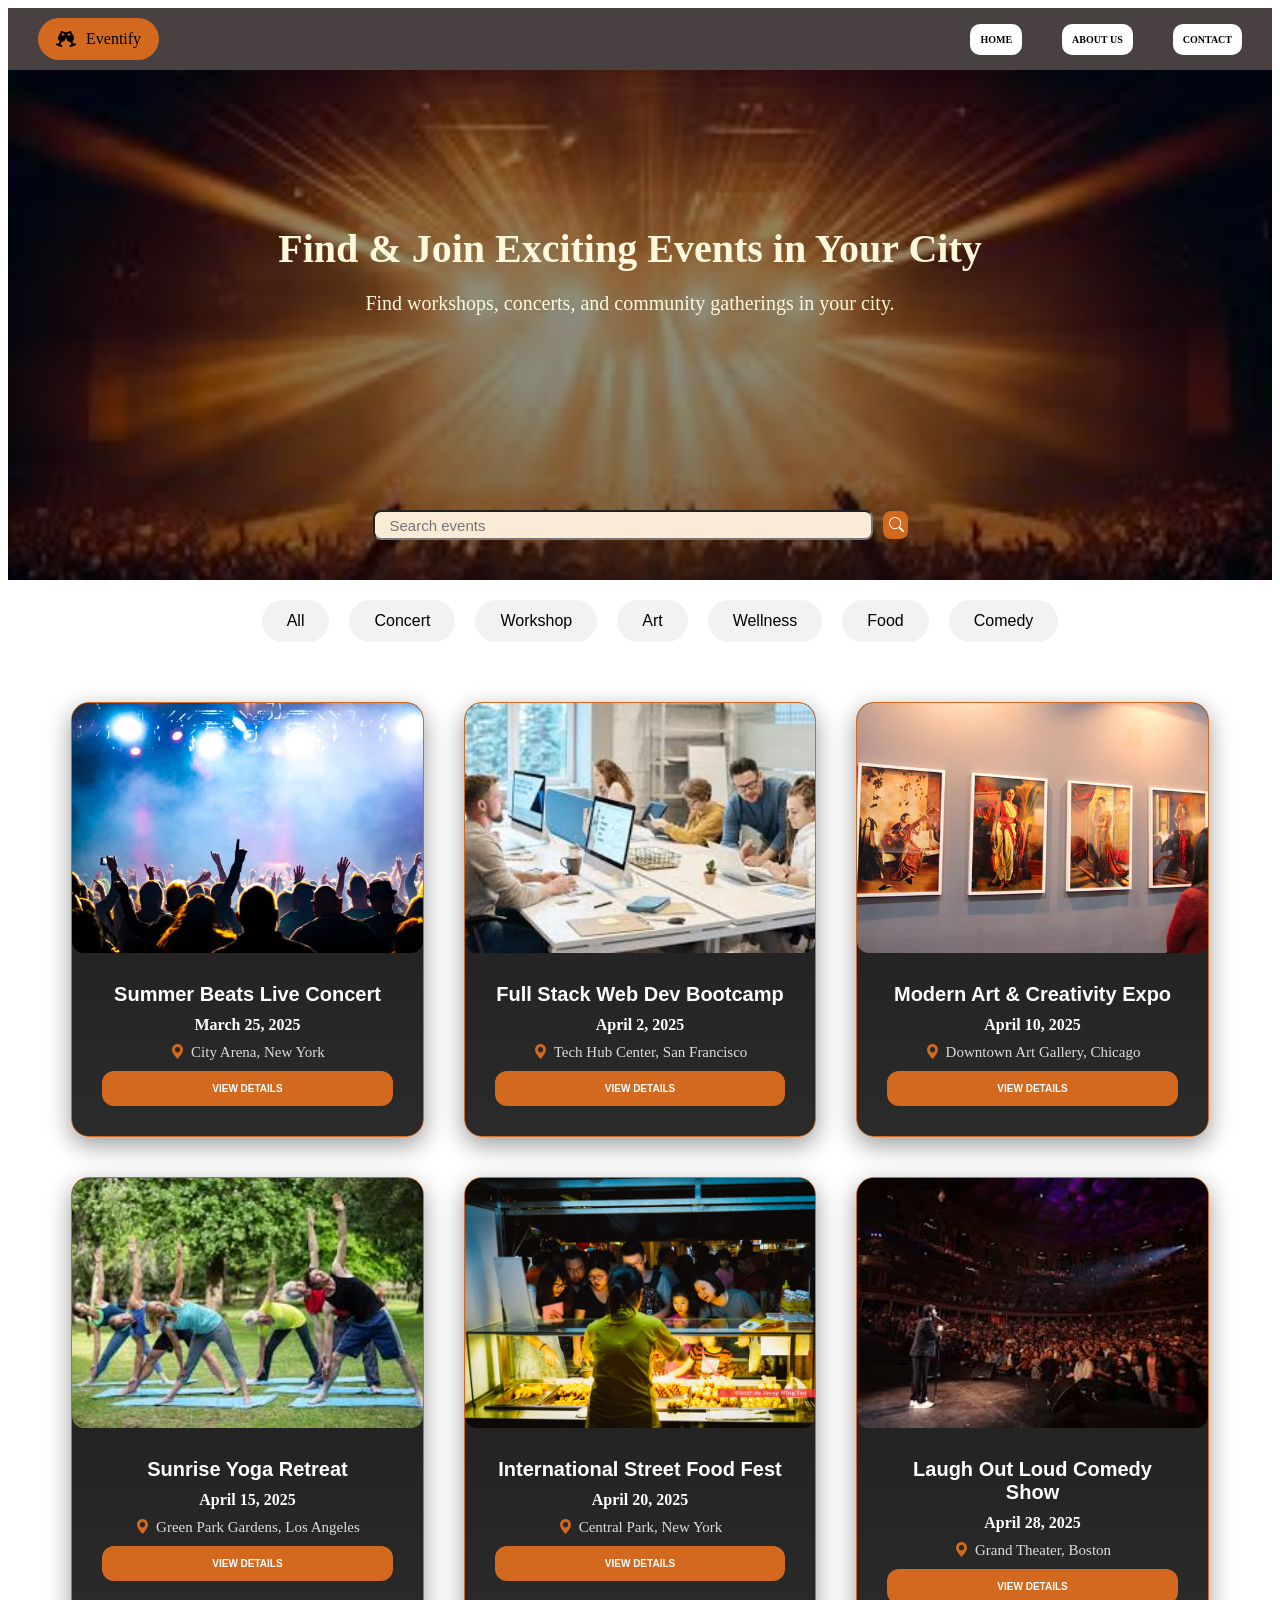
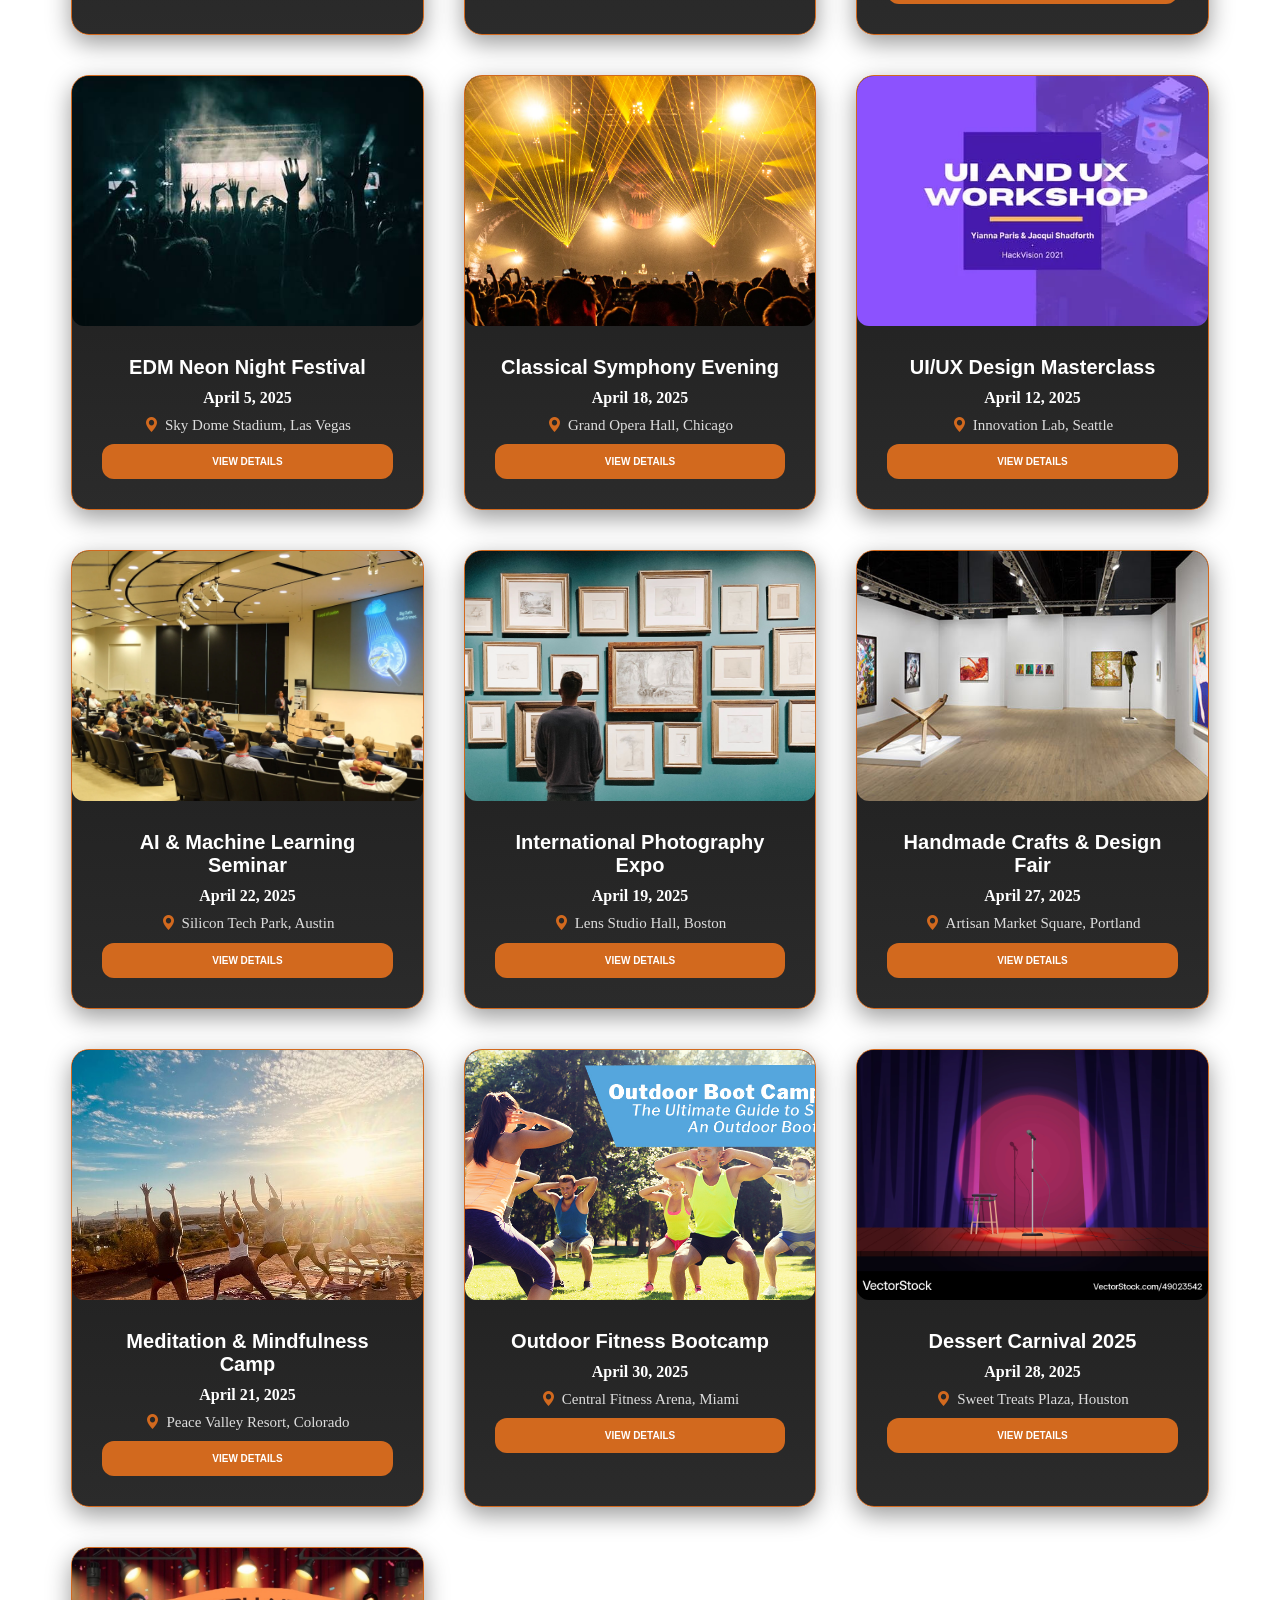
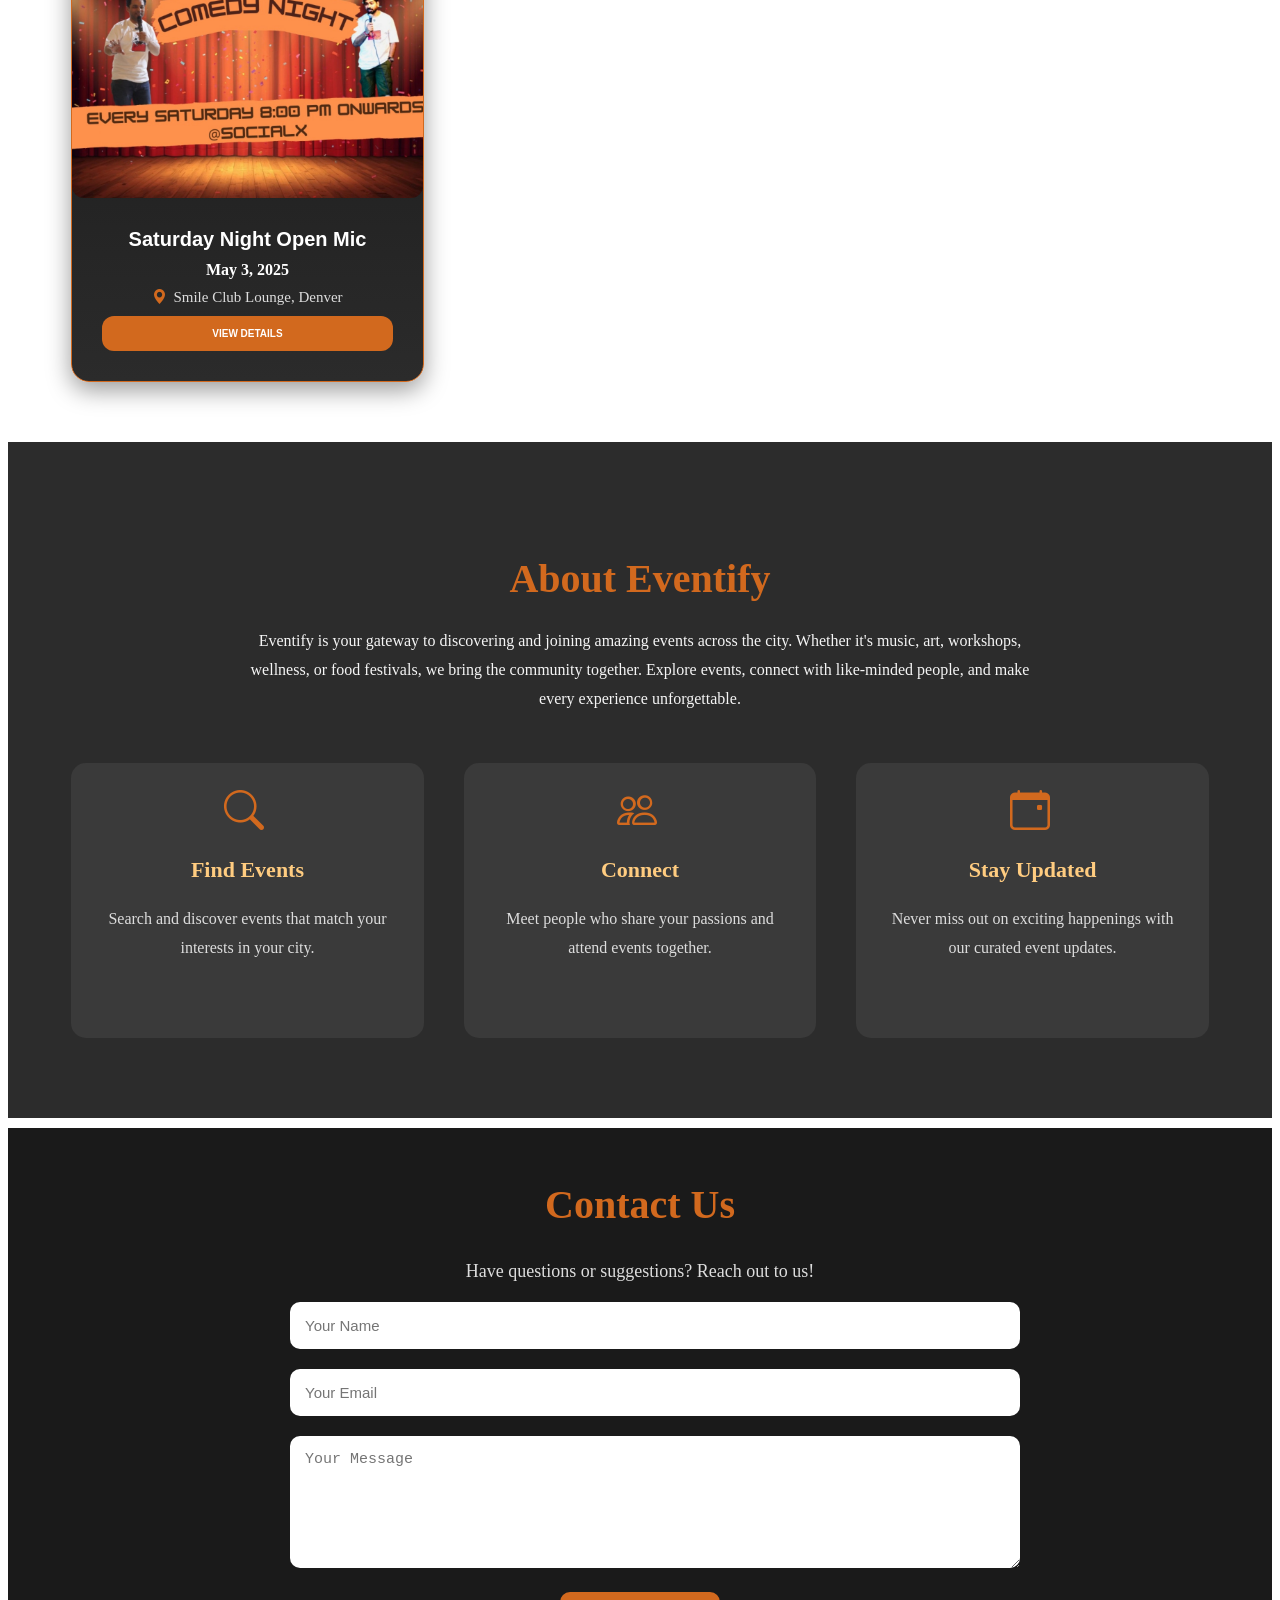
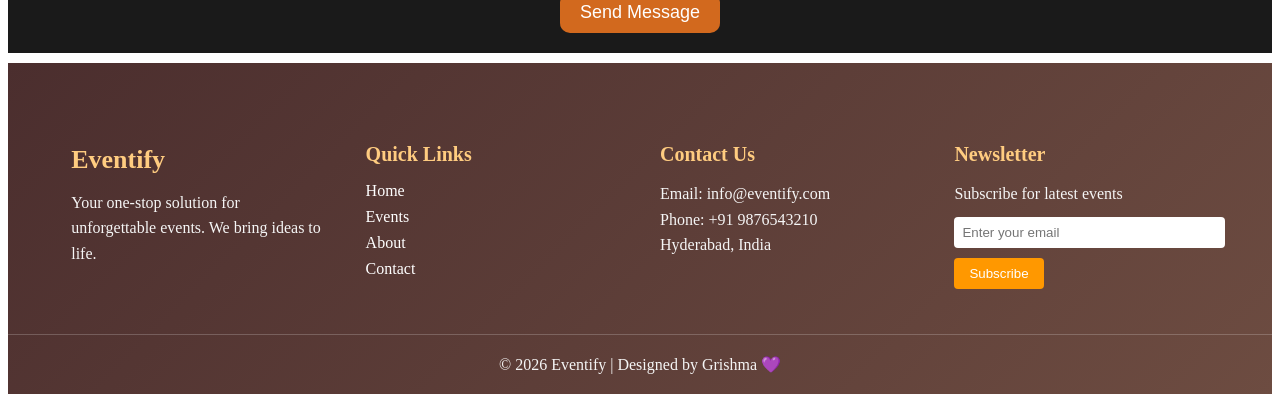
==== Event_Management/index.html @ 29b4d2c4 "project_added" ====
<!DOCTYPE html>
<html lang="en">
<head>
    <meta charset="UTF-8">
    <meta name="viewport" content="width=device-width, initial-scale=1.0">
    <title>Eventify | Discover Events Near You</title>
    <link rel="icon" type="image/png" href="favicon.png">
    <link rel="stylesheet" href="https://cdnjs.cloudflare.com/ajax/libs/font-awesome/6.5.0/css/all.min.css">
    <link href="https://cdn.jsdelivr.net/npm/bootstrap-icons@1.11.3/font/bootstrap-icons.css" rel="stylesheet">
    <link rel="stylesheet" href="style.css">
</head>
<body>
    <!-----------------------------------------------nav bar ------------------------------------->
   <div class="nav">
        <div class="container1">
            <div class="container2">
                <i class="fa-solid fa-champagne-glasses"></i>
                <p class="p">Eventify</p>
            </div>
            <i class="bi bi-list" id="menuIcon"></i>
        </div>
        <div class="container4" >
                <div class="button">
                    <a href="#home" class="btn">HOME</a>
                </div>
                <div class="button">
                    <a href="#about" class="btn">ABOUT US</a>
                </div>
                <div class="button CONTACT">
                    <a href="#contact" class="btn">CONTACT</a>
                </div>
        </div>
   </div>
   <!-------------------------------------nav bar completed ---------------------------------->

   <!-- ------------------  hero section box1 =1000 box2=300 box=300-------------------- -->
    <div class="box1" id="home">
        <div class="box2">
            <h1 class="h1">Find & Join Exciting Events in Your City</h1>
            <p class="dic">Find workshops, concerts, and community gatherings in your city.</p>
        </div>
        <div class="box3">
              <input type="search" placeholder="Search events" class="search">
                <button class="search-btn">
                  <i class="bi bi-search"></i>
               </button> 
        </div>
    </div>
    <!-- ------------------------------------------------ hero section ------------------------------------- -->

    <!-- /* ----------------------------------------------Event card------------------------------------------------------------ */ -->
    <div class="filter-buttons">
        <button data-filter="all" class="filter">All</button>
        <button data-filter="concert" class="filter">Concert</button>
        <button data-filter="workshop" class="filter">Workshop</button>
        <button data-filter="art" class="filter">Art</button>
        <button data-filter="wellness" class="filter">Wellness</button>
        <button data-filter="food" class="filter">Food</button>
        <button data-filter="comedy" class="filter">Comedy</button>
    </div>
    <div class="grid-container">
        <div class="item" data-category="concert">
            <div class="item2">
                <img src="event_card1.jpg" alt="" class="img">
            </div>
            <div class="item21">
                <div class="detail1">
                    <p>Summer Beats Live Concert</p>
                </div>
                <div class=detail2>
                    <p>March 25, 2025</p>
                </div>
                <div class="detail3">
                    <p><i class="bi bi-geo-alt-fill"></i> City Arena, New York</p>
                </div>
                <div class="view-details">
                    <button class="view" data-id="1">VIEW DETAILS</button>
                </div>
            </div>
        </div>
        <div class="item" data-category="workshop">
            <div class="item2">
                <img src="event_card2.jpg" alt="" class="img">
            </div>
            <div class="item21">
                <div class="detail1">
                    <p>Full Stack Web Dev Bootcamp</p>
                </div>
                <div class=detail2>
                    <p>April 2, 2025</p>
                </div>
                <div class="detail3">
                    <p><i class="bi bi-geo-alt-fill"></i>Tech Hub Center, San Francisco</p>
                </div>
                <div class="view-details">
                    <button class="view" data-id="2">VIEW DETAILS</button>
                </div>
            </div>
        </div>
        <div class="item" data-category="art">
            <div class="item2">
                <img src="event_card3.jpg" alt="" class="img">
            </div>
            <div class="item21">
                <div class="detail1">
                    <p>Modern Art & Creativity Expo</p>
                </div>
                <div class=detail2>
                    <p>April 10, 2025</p>
                </div>
                <div class="detail3">
                    <p><i class="bi bi-geo-alt-fill"></i>Downtown Art Gallery, Chicago</p>
                </div>
                <div class="view-details">
                    <button class="view" data-id="3">VIEW DETAILS</button>
                </div>
            </div>
        </div>
        <div class="item" data-category="wellness">
            <div class="item2">
                <img src="event_card4.jpg" alt="" class="img">
            </div>
            <div class="item21">
                <div class="detail1">
                    <p>Sunrise Yoga Retreat</p>
                </div>
                <div class=detail2>
                    <p>April 15, 2025</p>
                </div>
                <div class="detail3">
                    <p><i class="bi bi-geo-alt-fill"></i>Green Park Gardens, Los Angeles</p>
                </div>
                <div class="view-details">
                    <button class="view" data-id="4">VIEW DETAILS</button>
                </div>
            </div>
        </div>
        <div class="item" data-category="food">
            <div class="item2">
                <img src="event_card5.jpg" alt="" class="img">
            </div>
            <div class="item21">
                <div class="detail1">
                    <p>International Street Food Fest</p>
                </div>
                <div class=detail2>
                    <p>April 20, 2025</p>
                </div>
                <div class="detail3">
                    <p><i class="bi bi-geo-alt-fill"></i>Central Park, New York</p>
                </div>
                <div class="view-details">
                    <button class="view" data-id="5">VIEW DETAILS</button>
                </div>
            </div>
        </div>
        <div class="item" data-category="comedy">
            <div class="item2">
                <img src="event_card6.jpg" alt="" class="img">
            </div>
            <div class="item21">
                <div class="detail1">
                    <p>Laugh Out Loud Comedy Show</p>
                </div>
                <div class=detail2>
                    <p>April 28, 2025</p>
                </div>
                <div class="detail3">
                    <p><i class="bi bi-geo-alt-fill"></i>Grand Theater, Boston</p>
                </div>
                <div class="view-details">
                    <button class="view" data-id="6">VIEW DETAILS</button>
                </div>
            </div>
        </div>
        <div class="item" data-category="concert">
            <div class="item2">
                <img src="concert_image3.jpg" alt="" class="img">
            </div>
            <div class="item21">
                <div class="detail1">
                    <p>EDM Neon Night Festival</p>
                </div>
                <div class=detail2>
                    <p>April 5, 2025</p>
                </div>
                <div class="detail3">
                    <p><i class="bi bi-geo-alt-fill"></i>Sky Dome Stadium, Las Vegas</p>
                </div>
                <div class="view-details">
                    <button class="view" data-id="7">VIEW DETAILS</button>
                </div>
            </div>
        </div>
        <div class="item" data-category="concert">
            <div class="item2">
                <img src="concert_image2.jpg" alt="" class="img">
            </div>
            <div class="item21">
                <div class="detail1">
                    <p>Classical Symphony Evening</p>
                </div>
                <div class=detail2>
                    <p>April 18, 2025</p>
                </div>
                <div class="detail3">
                    <p><i class="bi bi-geo-alt-fill"></i>Grand Opera Hall, Chicago</p>
                </div>
                <div class="view-details">
                    <button class="view" data-id="8">VIEW DETAILS</button>
                </div>
            </div>
        </div>
        <div class="item" data-category="workshop">
            <div class="item2">
                <img src="workshop_2.jpg" alt="" class="img">
            </div>
            <div class="item21">
                <div class="detail1">
                    <p>UI/UX Design Masterclass</p>
                </div>
                <div class=detail2>
                    <p>April 12, 2025</p>
                </div>
                <div class="detail3">
                    <p><i class="bi bi-geo-alt-fill"></i>Innovation Lab, Seattle</p>
                </div>
                <div class="view-details">
                    <button class="view" data-id="9">VIEW DETAILS</button>
                </div>
            </div>
        </div>
        <div class="item" data-category="workshop">
            <div class="item2">
                <img src="workshop3.jpg" alt="" class="img">
            </div>
            <div class="item21">
                <div class="detail1">
                    <p>AI & Machine Learning Seminar</p>
                </div>
                <div class=detail2>
                    <p>April 22, 2025</p>
                </div>
                <div class="detail3">
                    <p><i class="bi bi-geo-alt-fill"></i>Silicon Tech Park, Austin</p>
                </div>
                <div class="view-details">
                    <button class="view" data-id="10">VIEW DETAILS</button>
                </div>
            </div>
        </div>
        <div class="item" data-category="art">
            <div class="item2">
                <img src="art2.webp" alt="" class="img">
            </div>
            <div class="item21">
                <div class="detail1">
                    <p>International Photography Expo</p>
                </div>
                <div class=detail2>
                    <p>April 19, 2025</p>
                </div>
                <div class="detail3">
                    <p><i class="bi bi-geo-alt-fill"></i>Lens Studio Hall, Boston</p>
                </div>
                <div class="view-details">
                    <button class="view" data-id="11">VIEW DETAILS</button>
                </div>
            </div>
        </div>
        <div class="item" data-category="art">
            <div class="item2">
                <img src="art3.jpg" alt="" class="img">
            </div>
            <div class="item21">
                <div class="detail1">
                    <p>Handmade Crafts & Design Fair</p>
                </div>
                <div class=detail2>
                    <p>April 27, 2025</p>
                </div>
                <div class="detail3">
                    <p><i class="bi bi-geo-alt-fill"></i>Artisan Market Square, Portland</p>
                </div>
                <div class="view-details">
                    <button class="view" data-id="12">VIEW DETAILS</button>
                </div>
            </div>
        </div>
        <div class="item" data-category="wellness">
            <div class="item2">
                <img src="wellness.jpg" alt="" class="img">
            </div>
            <div class="item21">
                <div class="detail1">
                    <p>Meditation & Mindfulness Camp</p>
                </div>
                <div class=detail2>
                    <p>April 21, 2025</p>
                </div>
                <div class="detail3">
                    <p><i class="bi bi-geo-alt-fill"></i>Peace Valley Resort, Colorado</p>
                </div>
                <div class="view-details">
                    <button class="view" data-id="13">VIEW DETAILS</button>
                </div>
            </div>
        </div>
        <div class="item" data-category="wellness">
            <div class="item2">
                <img src="wellness2.jpg" alt="" class="img">
            </div>
            <div class="item21">
                <div class="detail1">
                    <p>Outdoor Fitness Bootcamp</p>
                </div>
                <div class=detail2>
                    <p>April 30, 2025</p>
                </div>
                <div class="detail3">
                    <p><i class="bi bi-geo-alt-fill"></i>Central Fitness Arena, Miami</p>
                </div>
                <div class="view-details">
                    <button class="view" data-id="14">VIEW DETAILS</button>
                </div>
            </div>
        </div>
        <div class="item" data-category="food">
            <div class="item2">
                <img src="comedy1.jpg" alt="" class="img">
            </div>
            <div class="item21">
                <div class="detail1">
                    <p>Dessert Carnival 2025</p>
                </div>
                <div class=detail2>
                    <p>April 28, 2025</p>
                </div>
                <div class="detail3">
                    <p><i class="bi bi-geo-alt-fill"></i>Sweet Treats Plaza, Houston</p>
                </div>
                <div class="view-details">
                    <button class="view" data-id="15">VIEW DETAILS</button>
                </div>
            </div>
        </div>
        <div class="item" data-category="comedy">
            <div class="item2">
                <img src="comedy2.jpg" alt="" class="img">
            </div>
            <div class="item21">
                <div class="detail1">
                    <p>Saturday Night Open Mic</p>
                </div>
                <div class=detail2>
                    <p>May 3, 2025</p>
                </div>
                <div class="detail3">
                    <p><i class="bi bi-geo-alt-fill"></i>Smile Club Lounge, Denver</p>
                </div>
                <div class="view-details">
                    <button class="view" data-id="16">VIEW DETAILS</button>
                </div>
            </div>
        </div>
    </div>
    <!-- ----------------------------------------event cards completed------------------------------------- -->
    
    <section class="about" id="about">
        <div class="about-container">
            <h2>About Eventify</h2>
            <p>
                Eventify is your gateway to discovering and joining amazing events across the city.
                Whether it's music, art, workshops, wellness, or food festivals, we bring the community together.
                Explore events, connect with like-minded people, and make every experience unforgettable.
            </p>
            <div class="about-features">
                <div class="feature">
                    <i class="bi bi-search"></i>
                    <h3>Find Events</h3>
                    <p>Search and discover events that match your interests in your city.</p>
                </div>
                <div class="feature">
                    <i class="bi bi-people"></i>
                    <h3>Connect</h3>
                    <p>Meet people who share your passions and attend events together.</p>
                </div>
                <div class="feature">
                    <i class="bi bi-calendar-event"></i>
                    <h3>Stay Updated</h3>
                    <p>Never miss out on exciting happenings with our curated event updates.</p>
                </div>
            </div>
        </div>
    </section>

    <!-- --------------------------------- Aboutus completed ------------------------------------ -->

    <section class="contact" id="contact">
        <div class="contact-container">
            <h2>Contact Us</h2>
            <p>Have questions or suggestions? Reach out to us!</p>
            <form class="contact-form">
                <input type="text" placeholder="Your Name" required>
                <input type="email" placeholder="Your Email" required>
                <textarea placeholder="Your Message" rows="6" required></textarea>
                <button type="submit">Send Message</button>
            </form>
        </div>
    </section>

    <!-- ---------------------------------------contact us completed------------------------- -->

    <footer class="footer">
        <div class="footer-container">

        <!-- Column 1 -->
            <div class="footer-box">
                <h2>Eventify</h2>
                <p>Your one-stop solution for unforgettable events. We bring ideas to life.</p>
            </div>

        <!-- Column 2 -->
            <div class="footer-box">
                <h3>Quick Links</h3>
                <ul>
                    <li><a href="#">Home</a></li>
                    <li><a href="#">Events</a></li>
                    <li><a href="#">About</a></li>
                    <li><a href="#">Contact</a></li>
                </ul>
            </div>

        <!-- Column 3 -->
            <div class="footer-box">
                <h3>Contact Us</h3>
                <p>Email: info@eventify.com</p>
                <p>Phone: +91 9876543210</p>
                <p>Hyderabad, India</p>
            </div>

        <!-- Column 4 -->
            <div class="footer-box">
                <h3>Newsletter</h3>
                <p>Subscribe for latest events</p>
                <input type="email" placeholder="Enter your email">
                <button>Subscribe</button>
            </div>

        </div>

        <div class="footer-bottom">
            <p>© 2026 Eventify | Designed by Grishma 💜</p>
        </div>
    </footer>
    <!-- /* ----------------------------------------------Footer  completed------------------------------------------------------------ */ -->
    
    <div class="modal">
        <div class="modal_content">
            <div>
                <i class="bi bi-x" id="closebtn"></i>
            </div>
            <div>
                <p class="titles"></p>
            </div>
            <div class="img_block">
                <img src="" alt="">
            </div>
            <div>
                <p class="desc"></p>
            </div>
            <div id="dates">
                <i class="bi-calendar-event"></i><p class="dates"></p>
            </div>
            <div id="locations">
                <i class="bi-geo-alt"></i><p class="locations"></p>
            </div>
            <div>
                <p class="prices"></p>
            </div>
        </div>
    </div>
    
    <script src="script.js"></script>
</body>
</html>
---- Event_Management/style.css ----
.nav{
    background-color: rgb(73,65,65);
    display:flex;
    justify-content: space-between;
    align-items:center;
    padding:10px 30px;
    
}

.container1{
    display:flex;
    align-items:center;
    gap:15px;
}

.p{
    font-size:16px;
}

.container2{
    background-color: chocolate;
    border-radius:50px;
    display: flex;
    justify-content: center;
    align-items: center;
    gap:10px;
    padding:12px 18px;
}

.container4{
    display:flex;
    gap:40px;
}

.btn{
    background-color:#ffffff;
    font-weight:600;
    border-radius: 10px;
    display: inline-block;
    text-decoration: none;
    font-size:10px;
    color:Black;
    padding:10px 10px;
}

.bi.bi-list,.bi-x{
    color:white;
    font-size: 40px;
    display:none
    
}

/* -------------------------------------nav bar styling completed------------------------------------------ */

.box1{
    background:linear-gradient(rgba(0,0,0,0.4), rgba(0,0,0,0.5)),url("event.jpg");
    background-repeat: no-repeat;
    background-size:cover;
}

.box2{
    height:400px;
    margin-right: 20px;
    display:flex;
    flex-direction: column;
    gap:20px;
    justify-content: center;
    align-items: center;
    color: cornsilk;
}

.h1{
    font-size:40px ;
    animation: headsection 1s ease ;
}

@keyframes headsection{
    0%{
        opacity:0;
        transform:translateX(-40px);
    }
    100%{
        opacity:1;
        transform:translateX(0);
    }
}


.dic{
    font-size:20px;
    animation: disc  1s ease-out 1s ;
}

@keyframes disc{
    0%{
        opacity:0;
        transform: translateY(20px);
    }
    100%{
        opacity:1;
        transform: translateY(0px);
    }
}

h1, p {
    margin: 0;
    padding: 0;
    
}

.box3{
    padding:40px 0;
    width:100%;
    display: flex;
    justify-content: center;
    align-items: center;
    gap:10px ;
    animation: srch 1s ease-out 2s; 
}

@keyframes srch{
     0%{
        opacity:0;
        transform: translateY(30px);
    }
    100%{
        opacity:1;
        transform: translateY(0px);
    }
}

.search{
    background-color: antiquewhite; 
    height:30px; 
    width:min(500px, 90%); 
    font-size:15px;
    border-radius: 8px;
    padding-left: 15px;
}

.search-btn{
    height:28px;
    width:25px;
    border: none;
    background-color:chocolate;
    border-radius: 8px;
    cursor: pointer;
}

.search-btn i{
    font-size:15px;
    color: white;
}

/* ----------------------------Hero section completed------------------------------------------------------------------- */
.filter-buttons{
    display: flex;
    flex-wrap: wrap;
    margin-top: 20px;
    margin-left: 40px;
    gap:20px;
    justify-content: center;
    align-items: center;
}

.filter{
    padding: 12px 25px;
    font-size:16px;
    border: none;
    border-radius: 25px;
    cursor: pointer;
    background-color: #f2f2f2;
    transition: all 0.3s ease;
    
}

.filter:hover {
    background-color: black;
    color: white;
}

/* Active button */
.active{
    background-color: black;
    color: white;
}


/* ----------------------------------------------Event card------------------------------------------------------------ */
.grid-container{
    display: grid;
    grid-template-columns: repeat(3,1fr);
    gap: 40px;
    width: 90%;
    margin:60px auto;
}

.item{
    background: linear-gradient(180deg, #1a1a1a, #2b2b2b);
    border: 1px solid chocolate;
    border-radius: 18px;
    overflow: hidden;
    padding: 0;
    transition: 0.3s ease;
    box-shadow: 0 8px 25px rgba(0,0,0,0.4);
}

.item:hover{
    transform: translateY(-10px);
    box-shadow: 0 15px 35px rgba(0,0,0,0.6);
}

.item2{
    height: 250px;
}
.item21{
    display:flex;
    flex-direction: column;
    gap:10px;
    padding:30px;
}


.img{
    height:100%;
    width:100%;
    object-fit: cover;
    border-radius: 12px;
}

.detail1{
    border-radius: 12px;
}

.detail1>p{
    font-size:20px;
    text-align: center;
    display: flex;
    justify-content: center;
    font-family: 'Gill Sans', 'Gill Sans MT', Calibri, 'Trebuchet MS', sans-serif;
    color:  rgb(142, 225, 142);
    font-weight: 600;
    color:white;
    margin: 0;
}

.detail2{
    border-radius: 12px;

}

.detail2>p{
    display: flex;
    justify-content: center;
    align-content: center;
     font-size:16px;
     font-weight: 600;
    color: white;
}

.detail3{
    border-radius: 12px;
}

.detail3>p{
    display: flex;
    justify-content: center;
    align-content: center;
    font-size:15px;
    color: #dddddd;
}

.bi,.bi-geo-alt-fill{
    color: chocolate;
    margin-right: 6px;
}

.view-details{
    border-radius: 12px;
    display:flex;
    justify-content: center;
    align-content: center;

}

.view{
    width: 100%;
    padding: 12px;
    border-radius: 12px;
    font-size: 10px;
    font-weight: 600;
    border: none;
    background-color: chocolate;
    color: white;
    cursor: pointer;
    transition: 0.3s;
}

.view:hover{
    background-color: rgb(150,70,20);
}
/* ----------------------------------------------Event card completed ------------------------------------------------------------ */

.about{
    background-color: #2c2c2c;
    color: #f5f5f5;
    padding: 80px 0;
    text-align: center;
    margin-bottom: 10px;
}

.about-container{
    width: 90%;
    max-width: 1200px;
    margin: auto;
}

.about h2{
    font-size: 40px;
    color: chocolate;
    margin-bottom: 25px;
}

.about p{
    font-size:16px;
    line-height: 1.8;
    max-width: 800px;
    margin: 0 auto 50px auto ;
}

.about-features{
    display: flex;
    justify-content: space-around;
    flex-wrap: wrap;
    gap: 40px;
}

.feature{
    background: #3a3a3a;
    padding: 25px;
    border-radius: 15px;
    flex-basis:250px;
    flex-grow: 1;
    flex-shrink: 1;
    transition: transform 0.3s ease, box-shadow 0.3s ease;
}

.feature:hover{
    transform: translateY(-10px);
    box-shadow: 0 10px 25px rgba(0,0,0,0.5);
}

.feature i{
    font-size: 40px;
    color: chocolate;
}

.feature h3{
    font-size: 22px;
    color: #ffcc80;
}

.feature p{
    font-size:16px;
    color: #ddd;
}

/* -----------------------------------About completed--------------------------------------- */

.contact{
    background-color: #1a1a1a;
    color: #f5f5f5;
    padding:20px 0;
    text-align: center;
    margin-bottom: 10px;
}

.contact-container{
    width: 90%;
    max-width: 700px;
    margin: auto;
}

.contact h2{
    font-size: 40px;
    color: chocolate;
}

.contact p{
    font-size: 18px;
    margin-bottom:20px;
    color: #ddd;
}

.contact-form input,
.contact-form textarea{
    width: 100%;
    padding: 15px;
    margin-bottom: 20px;
    border-radius: 10px;
    border: none;
    font-size: 15px;
}

.contact-form button{
    padding: 10px 20px;
    border-radius: 10px;
    border: none;
    background-color: chocolate;
    color: white;
    font-size: 18px;
    cursor: pointer;
    transition: 0.3s;
}

.contact-form button:hover{
    background-color: #a65c3c;
}


/* -----------------------------------------contactus completed----------------------------- */

.footer{
    background: linear-gradient(135deg, #4b2e2e, #6d4c41);
    color: #f5f5f5;
}

.footer-box h2,
.footer-box h3{
    color: #ffcc80;
    margin-bottom: 15px;
}

.footer-container{
    width: 90%;
    margin: auto;
    display: grid;
    grid-template-columns: repeat(auto-fit, minmax(220px,1fr));
    gap:40px;
}

.footer-box p{
    font-size: 14px;
    line-height: 1.6;
}

.footer-box ul{
    list-style: none;
    padding: 0;
}

.footer-box ul li{
    margin-bottom: 8px;
}

.footer-box ul li a{
    text-decoration: none;
    color: white;
    transition: 0.3s;
}

.footer-box ul li a:hover{
    color: #ff9800;
    padding-left: 5px;
}

.footer-box input{
    width: 100%;
    padding: 8px;
    border: none;
    margin-top: 10px;
    border-radius: 4px;
}

.footer-box button{
    margin-top: 10px;
    padding: 8px 15px;
    border: none;
    background-color: #ff9800;
    color: white;
    cursor: pointer;
    border-radius: 4px;
    transition: 0.3s;
}

.footer-box button:hover{
    background-color: #e68900;
}

.footer-bottom{
    text-align: center;
    padding: 20px;
    margin-top: 40px;
    border-top: 1px solid rgba(255,255,255,0.2);
    font-size: 14px;
}

.footer-box h2{
    font-size: 26px;
}

.footer-box h3{
    font-size: 20px;
}

.footer-box p,
.footer-box ul li a{
    font-size: 16px;
}

.footer-bottom p{
    font-size: 16px;
}

.footer{
    padding: 60px 0 0 0;
}

/* ------------------------------------------footer completed----------------------------------------- */

.modal_content{
    width:min(70%,400px);
    max-height:80vh;
    overflow-y: auto;
    position: relative;
    background: #111827; 
    display: flex;               
    flex-direction: column;
    gap:20px;
    box-shadow: 2px 3px 10px ;
    padding:15px 10px;
    background: #111827; 
    border-radius: 18px;
}

#closebtn {
    position: absolute;
    top: 15px;
    right:5px;
    font-size: 34px;
    color: #9ca3af;
    cursor: pointer;
    transition: 0.2s ease;
    display:flex
}

#closebtn:hover {
    color: #ef4444;
    transform: scale(1.1);
}

.modal{
    position: fixed;
    inset:0;
    display:none;
    justify-content: center;
    align-items: center;
    background: rgba(0,0,0,0.7);
}

.modal_content .titles{
    letter-spacing: 1px;
    text-align: center;
    font-size:25px;
    color: #f9fafb;
}

.modal_content .desc{
    text-align: center;
    font-size:15px;
    word-spacing:7px;
    padding:0 10px;
    color:wheat;
}

.modal_content .dates{
    text-align: center;
    font-size:15px;
    color: gray;
}

#dates {
   display: flex;
   justify-content: center;
   align-items: center;
   column-gap: 10px;
   
}

#dates i{
    color: wheat;
}

.modal_content .locations{
    text-align: center;
    font-size:15px;
    color:#A78BFA;
}

#locations {
   display: flex;
   justify-content: center;
   align-items: center;
   column-gap: 10px;
   
}
#locations i{
    color:red
}

.modal_content .prices{
    text-align: center;
    font-size:20px;
    color: #34D399;
}

.modal_content img{
    width:100%;
    max-height:250px;
    object-fit: cover;
    border-radius: 12px;
}

.shows{
    display:flex;
}

/* -----------------------------------------modal completed ------------------------------------------ */


/* --------------------------media quries for tablets------------------------- */

@media(max-width:1024px){
    .nav{
        padding:10px 10px;
    }
    .p{
        font-size:15px;
    }


    .container4{
        display:flex;
        gap:20px;
    }

    .btn{
        height:auto;
        width:auto;
        font-size:10px;
        border-radius:10px;
        box-shadow: 3px 3px 2px;
        padding:10px 25px;
    }

    .bi.bi-list{
        color:white;
        font-size: 40px;
        display:none
        
    }


    /* -------------------------------------nav bar styling completed------------------------------------------ */
    .box1{
        background:linear-gradient(rgba(0,0,0,0.4), rgba(0,0,0,0.5)),url("event.jpg");
        background-repeat: no-repeat;
        background-size:cover;
    }

    .box2{
        height:400px;
    }

    .h1{
        font-size:30px ;
    }


    .dic{
        font-size:15px;
    }

    h1, p {
        margin: 0;
        padding: 0;
        
    }

    .search{
        height:30px; 
        width: 70%; 
        font-size:12px;
    }

    .search-btn{
        height:30px;
        width:20px;
    }

    .search-btn i{
        display: block;
        font-size:10px;
        color: white;
    }
    /* ----------------------------Hero section completed------------------------------------------------------------------- */
    
    .about{
        padding:20px 0;
        text-align: center;
        margin-bottom: 10px;
    }

    .about h2{
        font-size:25px;
    }

    .about p{
        font-size:15px;
    }

    .about-features{
        gap:20px;
    }

    .feature{
        flex-basis:200px;
    }

    .feature i{
        font-size: 20px;
    }

    .feature h3{
        font-size: 20px;
    }

    .feature p{
        font-size:15px;
    }


    /* -------------------------about us completed----------------------------------------------- */
    .contact h2{
        font-size:25px;
    }

    .contact p{
        font-size: 15px;
    }

    .contact-form input,
    .contact-form textarea{
        font-size: 13px;
    }

    .contact-form button{
        font-size:15px;
    }


    /* ------------------------------------contact us completed--------------------------------- */

    /* ----------------------------------------------Event card------------------------------------------------------------ */
    .grid-container{
        display: grid;
        grid-template-columns: repeat(2,1fr);
        gap:25px;
        width: 90%;
        margin:60px auto;
    }

    .item1{
        grid-column: 1/3;
        background-color: rgb(40, 39, 39);
        display: flex;
        justify-content: center;
        align-items: center;
        margin-top: 10px;
    }

    .detail1>p{
        font-size:18px;
    }

    .detail2>p{
        font-size:14px;
    }

    .detail3>p{
        font-size:14px;
    }

    .view{
        font-size:8px;
    }

}

/* --------------------------------------mobile --------------------------------------------- */
@media(max-width:768px){
    .nav{
        flex-direction:column;
        align-items:stretch;
        
    }

    .container1{
        display:flex;
        justify-content:space-between;
        align-items:center;
    }

    .p{
        font-size:12px;
    }

    .container2{
        background-color: chocolate;
        border-radius:500px;
        display: flex;
        justify-content: space-between;
        align-items: center;
        padding:15px;
    }

    .container4{
        overflow: hidden;
        max-height:0;
        flex-direction:column;
        gap:15px;
        margin-top:10px;
        opacity:0;
        transition: 0.5s ease;
    }

    .show{
        min-height:140px;
        opacity:1;
    }

    .button{
        margin-right: 20px;
        text-align: center;
    
        
    }

    .btn{
        width:100%;
        border-radius: 0;
        font-size: 10px;
    }

    .bi.bi-list,.bi-x{
        display:block;
        font-size:30px;
        cursor:pointer;
    }

    #menuIcon {
        font-size:20px;
        cursor: pointer;
        transition: 0.5s ease;
    }

    .rotate{
    transform: rotate(180deg);
    }

    /* -------------------------------------------------nav bar completed----------------------------------------*/

    .box2{
        height:300px;
        margin-right: 20px;
        display:flex;
        flex-direction: column;
        gap:20px;
        justify-content: center;
        align-items: center;
        color: cornsilk;
    }

    .h1{
        font-size:22px ;
    }


    .dic{
        font-size: 12px;
    }

   .search{
        background-color: antiquewhite; 
        height:25px; 
        width:min(500px,70%); 
        font-size:10px;
        border-radius: 8px;
        padding-left: 15px;
    }

    .search-btn{
        height:25px;
        width:24px;
        border: none;
        background-color:chocolate;
        border-radius: 8px;
        cursor: pointer;
    }

    .search-btn i{
        display: block;
        font-size:10px;
        color: white;
    }

    /* ------------------------------------- Hero section completed -------------------------------- */
    .filter{
        padding: 10px 20px;
        font-size:10px;
    }

    /* ------------------------------------------------- filter content ---------------------------------------- */
    
    .about{
    background-color: #2c2c2c;
    color: #f5f5f5;
    padding: 50px 0;
    text-align: center;
    margin-bottom: 10px;
    }

    .about-container{
        width: 90%;
        max-width: 1200px;
        margin: auto;
    }

    .about h2{
        font-size:25px;
        color: chocolate;
        margin-bottom: 25px;
    }

    .about p{
        font-size:14px;
        line-height: 1.8;
        max-width: 800px;
        margin: 0 auto 20px auto ;
    }

    .about-features{
        display: flex;
        justify-content: space-around;
        flex-wrap: wrap;
        gap: 20px;
    }

    .feature{
        background: #3a3a3a;
        padding: 25px;
        border-radius: 15px;
        flex-basis:150px;
        flex-grow: 1;
        flex-shrink: 1;
        transition: transform 0.3s ease, box-shadow 0.3s ease;
    }

    .feature:hover{
        transform: translateY(-10px);
        box-shadow: 0 10px 25px rgba(0,0,0,0.5);
    }

    .feature i{
        font-size: 20px;
        color: chocolate;
    }

    .feature h3{
        font-size: 22px;
        color: #ffcc80;
    }

    .feature p{
        font-size:15px;
        color: #ddd;
    }

    /* -------------------------------------- About section completed-------------------------------------- */

    .contact h2{
        font-size: 25px;
    }

    .contact p{
        font-size: 15px;
    }

    .contact-form{
        padding:0 20px
    }

    .contact-form input,
    .contact-form textarea{
    
        font-size: 10px;
    }

    .contact-form button{
        font-size: 12px;
    }

    /* ---------------------------------contactus completed--------------------------------------------- */
    .grid-container{
        display: grid;
        grid-template-columns: repeat(1,1fr);
        gap:20px;
        width:80%;
        margin:40px auto;
    }

    .item1{
        grid-column: 1/2;
        background-color: rgb(40, 39, 39);
        display: flex;
        justify-content: center;
        align-items: center;
        margin-top: 10px;
    }

    .detail1>p{
        font-size:18px;
    }

    .detail2>p{
        font-size:10px;
    }
    .detail3>p{
        font-size: 10px;
    }

    .img{
        height:250;
        width:100%;
    }

    .view{
        font-size: 8px;
    }
    /* -------------------------------------event card completed----------------------------- */

    .footer-box h2,
    .footer-box h3{
        color: #ffcc80;
        margin-bottom: 15px;
    }

    .footer-container{
        gap:20px;
    }

    .footer-box p{
        font-size:10px;
        line-height: 1.6;
    }

    .footer-box ul li a:hover{
        color: #ff9800;
        padding-left: 5px;
    }

    .footer-box input{
        font-size:10px;
    }

    .footer-box button{
        font-size:10px;
    }

    .footer-box button:hover{
        background-color: #e68900;
    }

    .footer-bottom{
        font-size: 14px;
    }

    .footer-box h2{
        font-size:16px;
    }

    .footer-box h3{
        font-size:16px;
    }

    .footer-box p,
    .footer-box ul li a{
        font-size:12px;
        word-spacing:2px;
    }

    .footer-bottom p{
        font-size:10px;
    }

/* ------------------------------------------footer completed----------------------------------------- */
    .modal_content{
    width:min(70%,400px);
    max-height:60vh;
    overflow-y: auto;
    position: relative;
    background: #111827; 
    display: flex;               
    flex-direction: column;
    gap:20px;
    box-shadow: 2px 3px 10px ;
    padding:15px 10px;
    background: #111827; 
    border-radius: 18px;
}

#closebtn {
    position: absolute;
    top: 15px;
    right:5px;
    font-size: 34px;
    color: #9ca3af;
    cursor: pointer;
    transition: 0.2s ease;
    display:flex;
    margin-bottom: 5px;
}

#closebtn:hover {
    color: #ef4444;
    transform: scale(1.1);
}

.modal{
    position: fixed;
    inset:0;
    display:none;
    justify-content: center;
    align-items: center;
    background: rgba(0,0,0,0.7);
}

.modal_content .titles{
    letter-spacing: 1px;
    text-align: center;
    font-size:25px;
    color: #f9fafb;
}

.modal_content .desc{
    text-align: center;
    font-size:15px;
    word-spacing:7px;
    padding:0 10px;
    color:wheat;
}

.modal_content .dates{
    text-align: center;
    font-size:15px;
    color: gray;
}

#dates {
   display: flex;
   justify-content: center;
   align-items: center;
   column-gap: 10px;
   
}

#dates i{
    color: wheat;
}

.modal_content .locations{
    text-align: center;
    font-size:15px;
    color:#A78BFA;
}

#locations {
   display: flex;
   justify-content: center;
   align-items: center;
   column-gap: 10px;
   
}
#locations i{
    color:red
}

.modal_content .prices{
    text-align: center;
    font-size:20px;
    color: #34D399;
}

.modal_content img{
    width:100%;
    max-height:200px;
    object-fit: cover;
    border-radius: 12px;
}

.shows{
    display:flex;
}


}
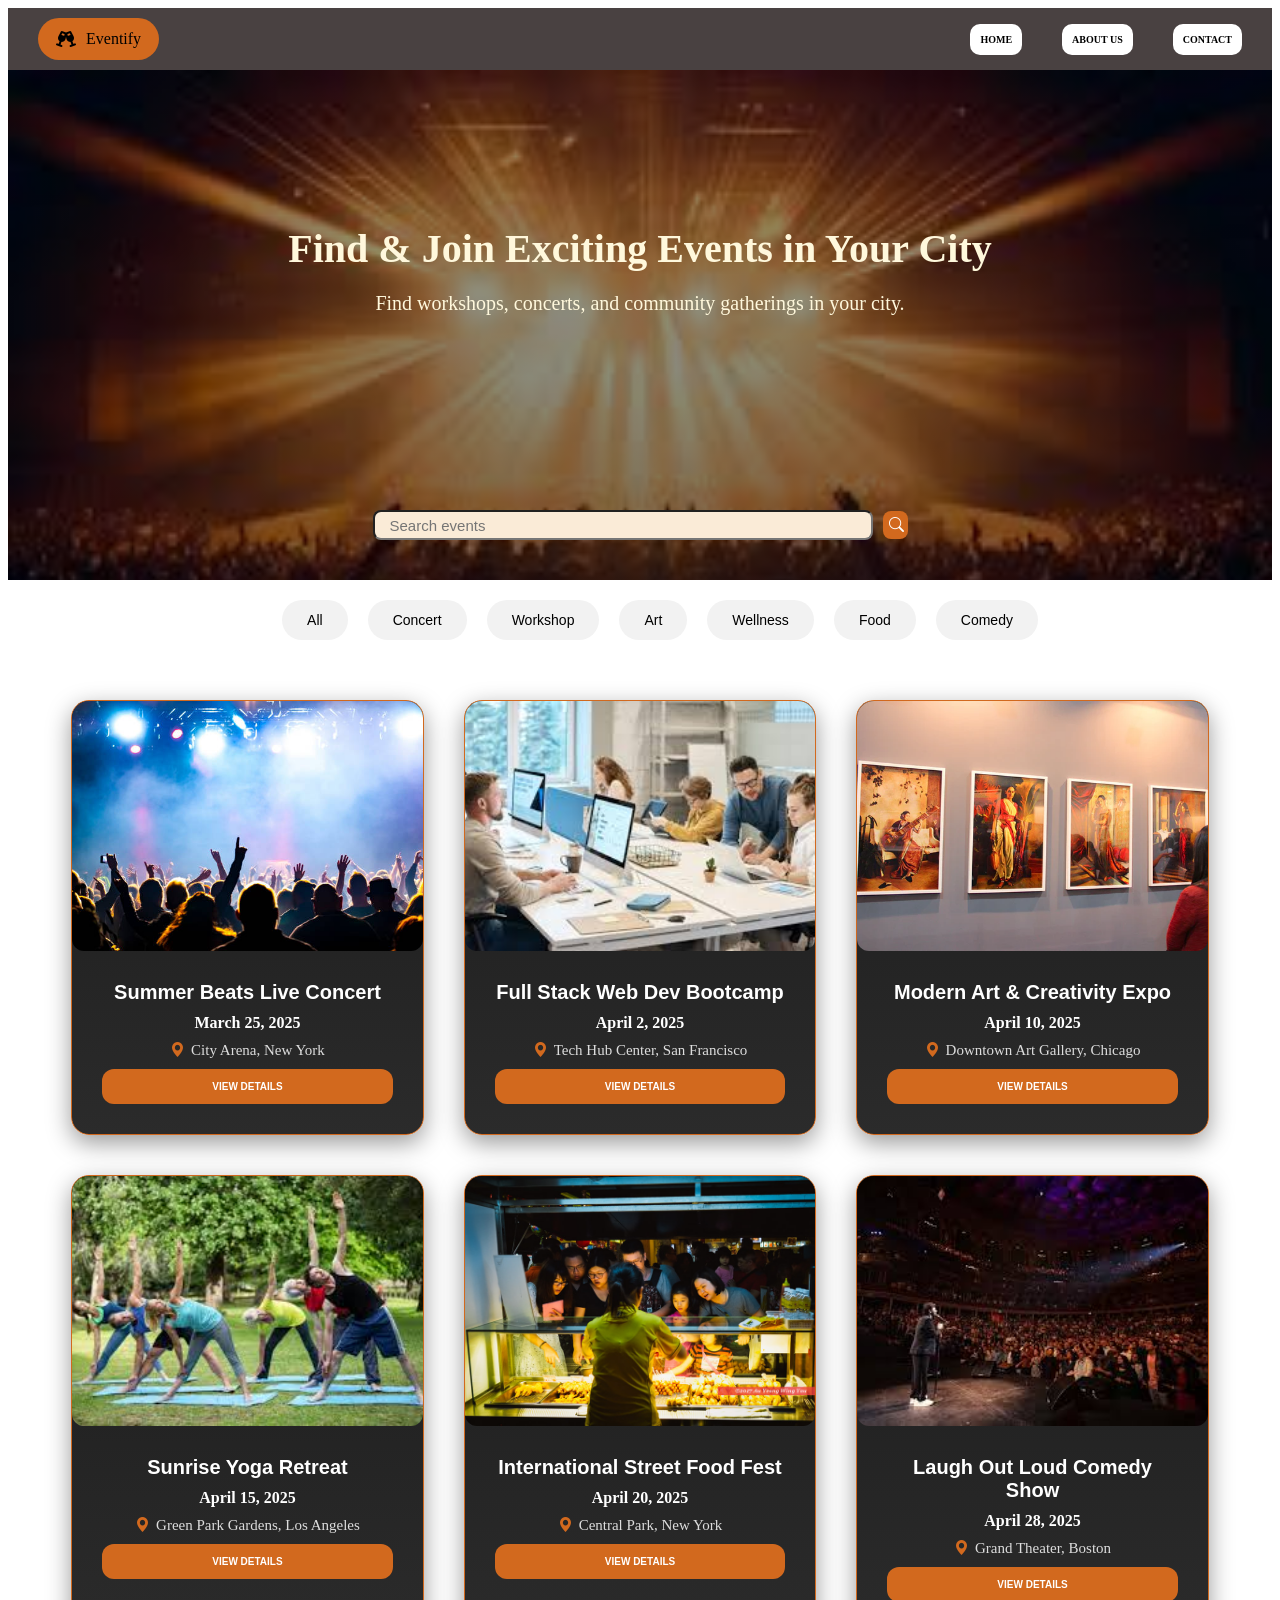
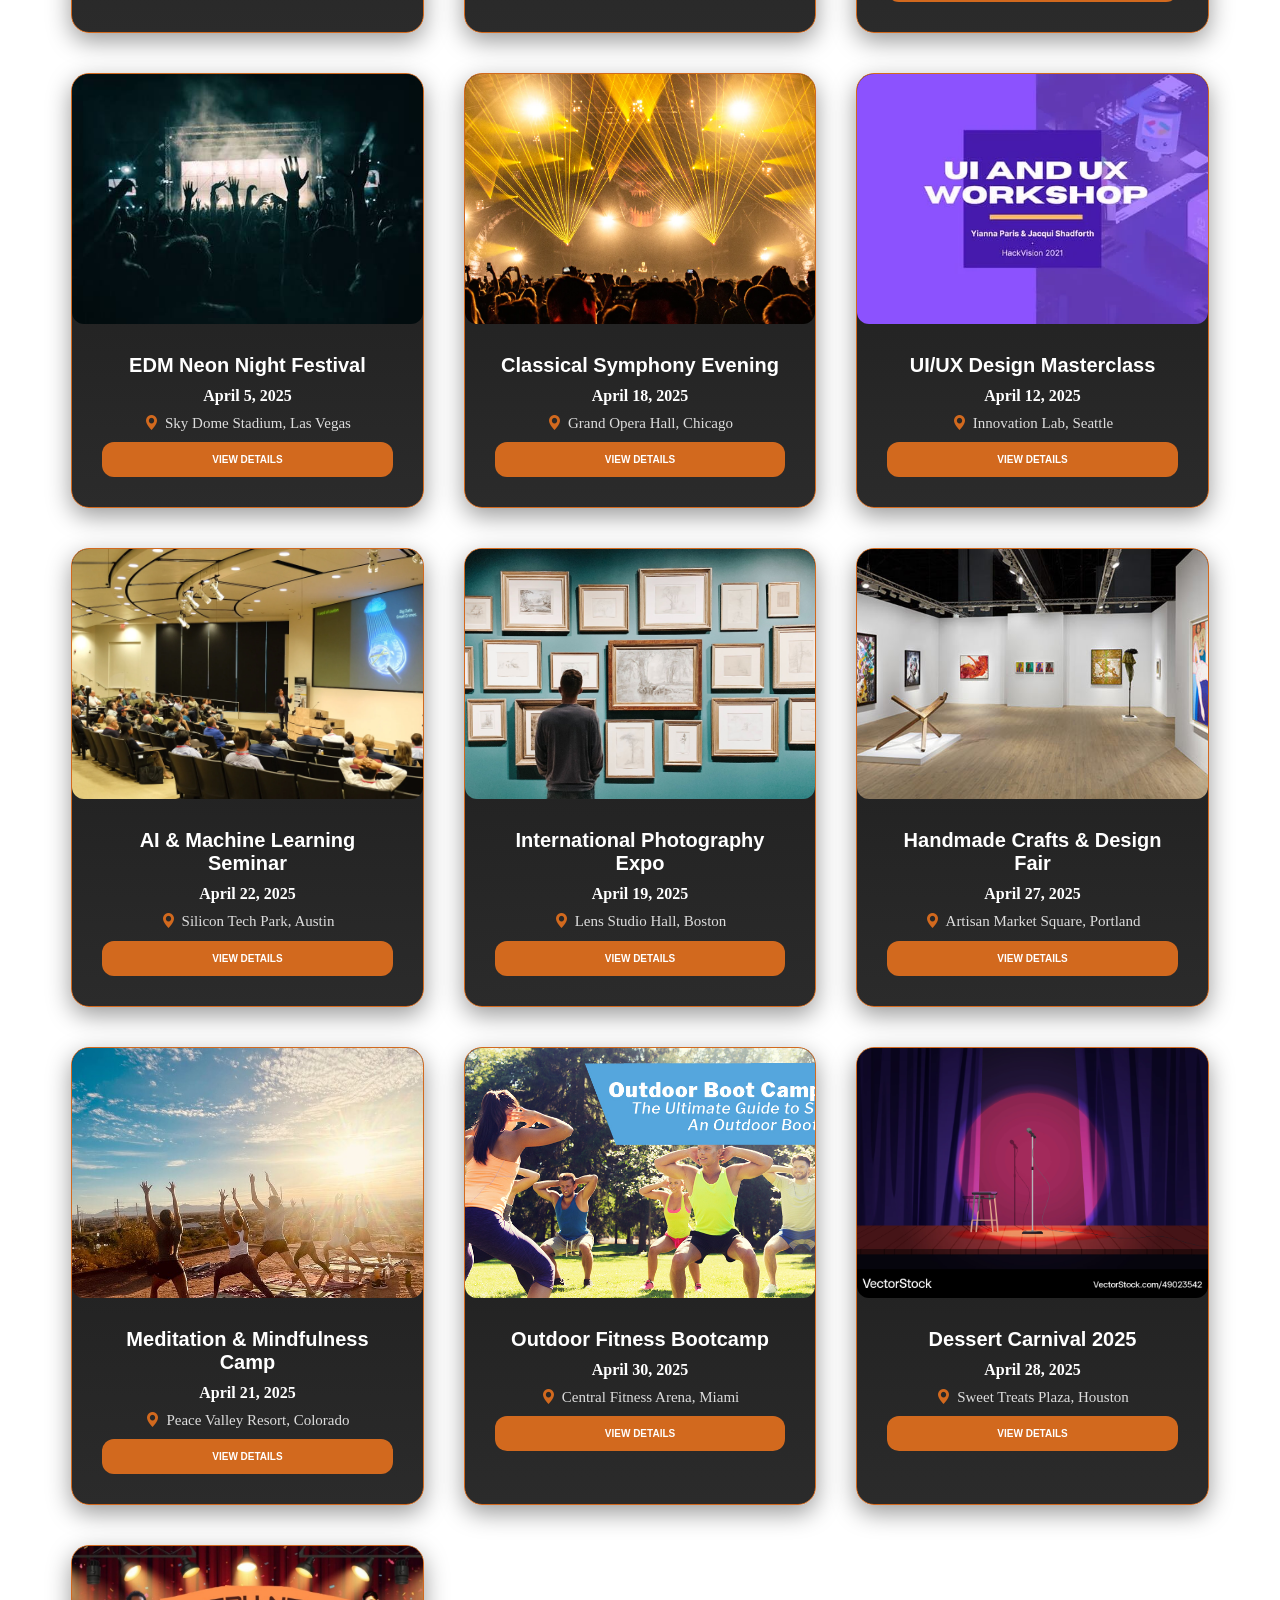
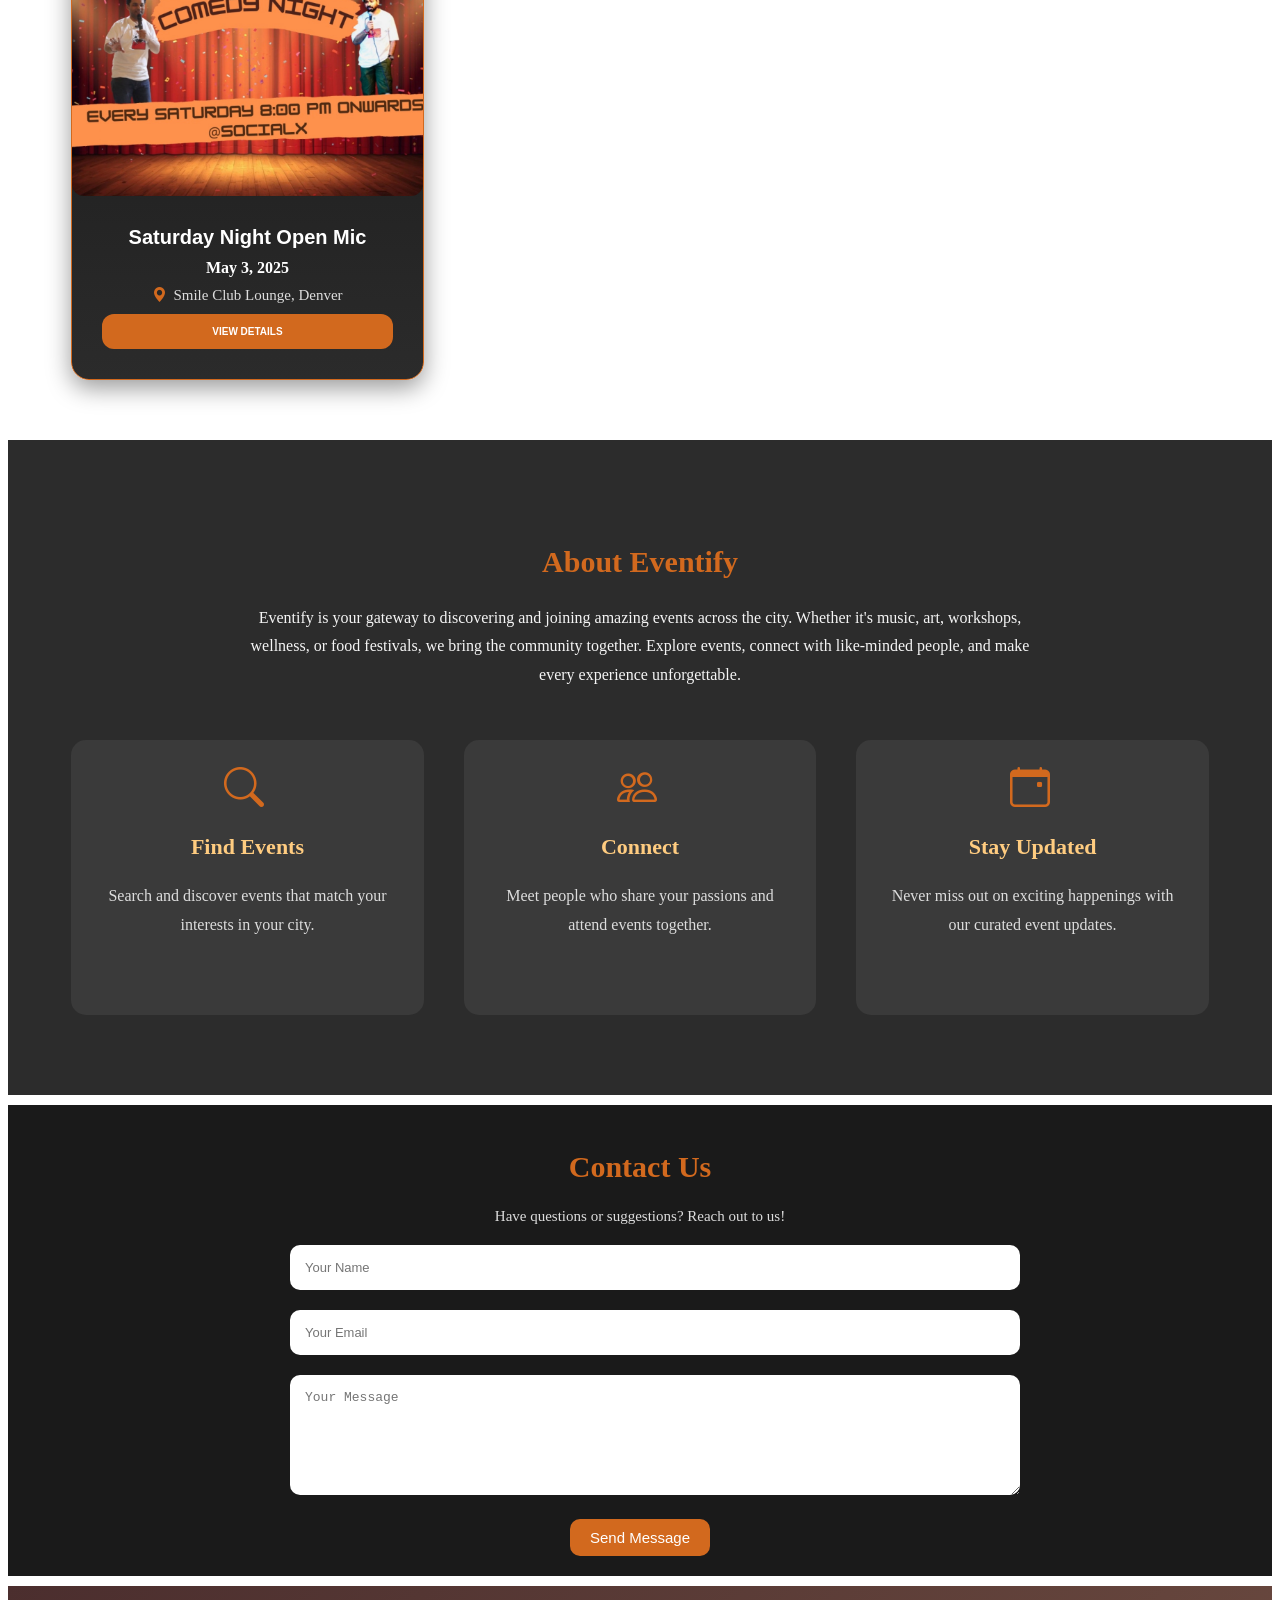
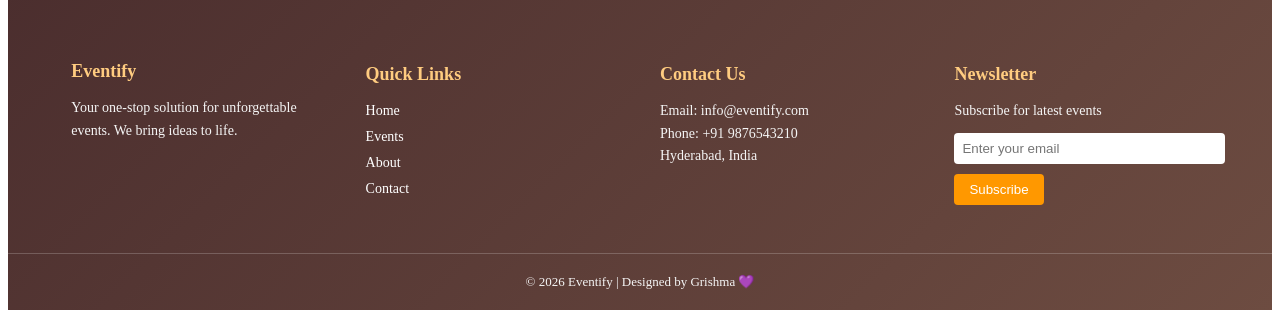
==== commit adaa8b3d: "updated3" ====
--- a/Event_Management/index.html
+++ b/Event_Management/index.html
@@ -4,7 +4,7 @@
     <meta charset="UTF-8">
     <meta name="viewport" content="width=device-width, initial-scale=1.0">
     <title>Eventify | Discover Events Near You</title>
-    <link rel="icon" type="image/png" href="favicon.png">
+    <link rel="icon" type="image/png" href="party.png">
     <link rel="stylesheet" href="https://cdnjs.cloudflare.com/ajax/libs/font-awesome/6.5.0/css/all.min.css">
     <link href="https://cdn.jsdelivr.net/npm/bootstrap-icons@1.11.3/font/bootstrap-icons.css" rel="stylesheet">
     <link rel="stylesheet" href="style.css">
--- a/Event_Management/style.css
+++ b/Event_Management/style.css
@@ -61,7 +61,6 @@
 
 .box2{
     height:400px;
-    margin-right: 20px;
     display:flex;
     flex-direction: column;
     gap:20px;
@@ -166,7 +165,7 @@
 
 .filter{
     padding: 12px 25px;
-    font-size:16px;
+    font-size:14px;
     border: none;
     border-radius: 25px;
     cursor: pointer;
@@ -186,8 +185,8 @@
     color: white;
 }
 
-
-/* ----------------------------------------------Event card------------------------------------------------------------ */
+/*----------------------------------------------filter completed ------------------------------------------------------------ */
+
 .grid-container{
     display: grid;
     grid-template-columns: repeat(3,1fr);
@@ -317,7 +316,7 @@
 }
 
 .about h2{
-    font-size: 40px;
+    font-size:30px;
     color: chocolate;
     margin-bottom: 25px;
 }
@@ -383,12 +382,12 @@
 }
 
 .contact h2{
-    font-size: 40px;
+    font-size:30px;
     color: chocolate;
 }
 
 .contact p{
-    font-size: 18px;
+    font-size:15px;
     margin-bottom:20px;
     color: #ddd;
 }
@@ -400,7 +399,7 @@
     margin-bottom: 20px;
     border-radius: 10px;
     border: none;
-    font-size: 15px;
+    font-size: 13px;
 }
 
 .contact-form button{
@@ -409,7 +408,7 @@
     border: none;
     background-color: chocolate;
     color: white;
-    font-size: 18px;
+    font-size: 15px;
     cursor: pointer;
     transition: 0.3s;
 }
@@ -434,14 +433,14 @@
 
 .footer-container{
     width: 90%;
-    margin: auto;
+    margin:auto;
     display: grid;
     grid-template-columns: repeat(auto-fit, minmax(220px,1fr));
     gap:40px;
 }
 
 .footer-box p{
-    font-size: 14px;
+    font-size: 14spx;
     line-height: 1.6;
 }
 
@@ -493,24 +492,24 @@
     padding: 20px;
     margin-top: 40px;
     border-top: 1px solid rgba(255,255,255,0.2);
-    font-size: 14px;
+    font-size: 13px;
 }
 
 .footer-box h2{
-    font-size: 26px;
+    font-size:18px;
 }
 
 .footer-box h3{
-    font-size: 20px;
+    font-size:18px;
 }
 
 .footer-box p,
 .footer-box ul li a{
-    font-size: 16px;
+    font-size: 14px;
 }
 
 .footer-bottom p{
-    font-size: 16px;
+    font-size: 13px;
 }
 
 .footer{
@@ -873,7 +872,6 @@
 
     .box2{
         height:300px;
-        margin-right: 20px;
         display:flex;
         flex-direction: column;
         gap:20px;
@@ -883,12 +881,12 @@
     }
 
     .h1{
-        font-size:22px ;
+        font-size:16px ;
     }
 
 
     .dic{
-        font-size: 12px;
+        font-size:10px;
     }
 
    .search{
@@ -926,7 +924,7 @@
     .about{
     background-color: #2c2c2c;
     color: #f5f5f5;
-    padding: 50px 0;
+    padding: 20px 0;
     text-align: center;
     margin-bottom: 10px;
     }
@@ -938,13 +936,13 @@
     }
 
     .about h2{
-        font-size:25px;
+        font-size:20px;
         color: chocolate;
         margin-bottom: 25px;
     }
 
     .about p{
-        font-size:14px;
+        font-size:10px;
         line-height: 1.8;
         max-width: 800px;
         margin: 0 auto 20px auto ;
@@ -961,7 +959,7 @@
         background: #3a3a3a;
         padding: 25px;
         border-radius: 15px;
-        flex-basis:150px;
+        flex-basis:120px;
         flex-grow: 1;
         flex-shrink: 1;
         transition: transform 0.3s ease, box-shadow 0.3s ease;
@@ -973,28 +971,28 @@
     }
 
     .feature i{
+        font-size:15px;
+        color: chocolate;
+    }
+
+    .feature h3{
+        font-size:15px;
+        color: #ffcc80;
+    }
+
+    .feature p{
+        font-size:10px;
+        color: #ddd;
+    }
+
+    /* -------------------------------------- About section completed-------------------------------------- */
+
+    .contact h2{
         font-size: 20px;
-        color: chocolate;
-    }
-
-    .feature h3{
-        font-size: 22px;
-        color: #ffcc80;
-    }
-
-    .feature p{
-        font-size:15px;
-        color: #ddd;
-    }
-
-    /* -------------------------------------- About section completed-------------------------------------- */
-
-    .contact h2{
-        font-size: 25px;
     }
 
     .contact p{
-        font-size: 15px;
+        font-size: 10px;
     }
 
     .contact-form{
@@ -1057,7 +1055,7 @@
     }
 
     .footer-container{
-        gap:20px;
+        gap:10px;
     }
 
     .footer-box p{
@@ -1072,6 +1070,7 @@
 
     .footer-box input{
         font-size:10px;
+        width:80%;
     }
 
     .footer-box button{
@@ -1087,21 +1086,25 @@
     }
 
     .footer-box h2{
-        font-size:16px;
+        font-size:15px;
     }
 
     .footer-box h3{
-        font-size:16px;
+        font-size:15px;
     }
 
     .footer-box p,
     .footer-box ul li a{
-        font-size:12px;
+        font-size:10px;
         word-spacing:2px;
     }
 
     .footer-bottom p{
         font-size:10px;
+    }
+
+    .footer{
+    padding: 30px 0 0 0;
     }
 
 /* ------------------------------------------footer completed----------------------------------------- */
@@ -1118,101 +1121,101 @@
     padding:15px 10px;
     background: #111827; 
     border-radius: 18px;
-}
-
-#closebtn {
-    position: absolute;
-    top: 15px;
-    right:5px;
-    font-size: 34px;
-    color: #9ca3af;
-    cursor: pointer;
-    transition: 0.2s ease;
-    display:flex;
-    margin-bottom: 5px;
-}
-
-#closebtn:hover {
-    color: #ef4444;
-    transform: scale(1.1);
-}
-
-.modal{
-    position: fixed;
-    inset:0;
-    display:none;
+    }
+
+    #closebtn {
+        position: absolute;
+        top: 15px;
+        right:5px;
+        font-size: 34px;
+        color: #9ca3af;
+        cursor: pointer;
+        transition: 0.2s ease;
+        display:flex;
+        margin-bottom: 5px;
+    }
+
+    #closebtn:hover {
+        color: #ef4444;
+        transform: scale(1.1);
+    }
+
+    .modal{
+        position: fixed;
+        inset:0;
+        display:none;
+        justify-content: center;
+        align-items: center;
+        background: rgba(0,0,0,0.7);
+    }
+
+    .modal_content .titles{
+        letter-spacing: 1px;
+        text-align: center;
+        font-size:25px;
+        color: #f9fafb;
+    }
+
+    .modal_content .desc{
+        text-align: center;
+        font-size:15px;
+        word-spacing:7px;
+        padding:0 10px;
+        color:wheat;
+    }
+
+    .modal_content .dates{
+        text-align: center;
+        font-size:15px;
+        color: gray;
+    }
+
+    #dates {
+    display: flex;
     justify-content: center;
     align-items: center;
-    background: rgba(0,0,0,0.7);
-}
-
-.modal_content .titles{
-    letter-spacing: 1px;
-    text-align: center;
-    font-size:25px;
-    color: #f9fafb;
-}
-
-.modal_content .desc{
-    text-align: center;
-    font-size:15px;
-    word-spacing:7px;
-    padding:0 10px;
-    color:wheat;
-}
-
-.modal_content .dates{
-    text-align: center;
-    font-size:15px;
-    color: gray;
-}
-
-#dates {
-   display: flex;
-   justify-content: center;
-   align-items: center;
-   column-gap: 10px;
+    column-gap: 10px;
+    
+    }
+
+    #dates i{
+        color: wheat;
+    }
+
+    .modal_content .locations{
+        text-align: center;
+        font-size:15px;
+        color:#A78BFA;
+    }
+
+    #locations {
+    display: flex;
+    justify-content: center;
+    align-items: center;
+    column-gap: 10px;
    
-}
-
-#dates i{
-    color: wheat;
-}
-
-.modal_content .locations{
-    text-align: center;
-    font-size:15px;
-    color:#A78BFA;
-}
-
-#locations {
-   display: flex;
-   justify-content: center;
-   align-items: center;
-   column-gap: 10px;
-   
-}
-#locations i{
-    color:red
-}
-
-.modal_content .prices{
-    text-align: center;
-    font-size:20px;
-    color: #34D399;
-}
-
-.modal_content img{
-    width:100%;
-    max-height:200px;
-    object-fit: cover;
-    border-radius: 12px;
-}
-
-.shows{
-    display:flex;
-}
-
-
-}
-
+    }
+    #locations i{
+        color:red
+    }
+
+    .modal_content .prices{
+        text-align: center;
+        font-size:20px;
+        color: #34D399;
+    }
+
+    .modal_content img{
+        width:100%;
+        max-height:200px;
+        object-fit: cover;
+        border-radius: 12px;
+    }
+
+    .shows{
+        display:flex;
+    }
+
+
+}
+
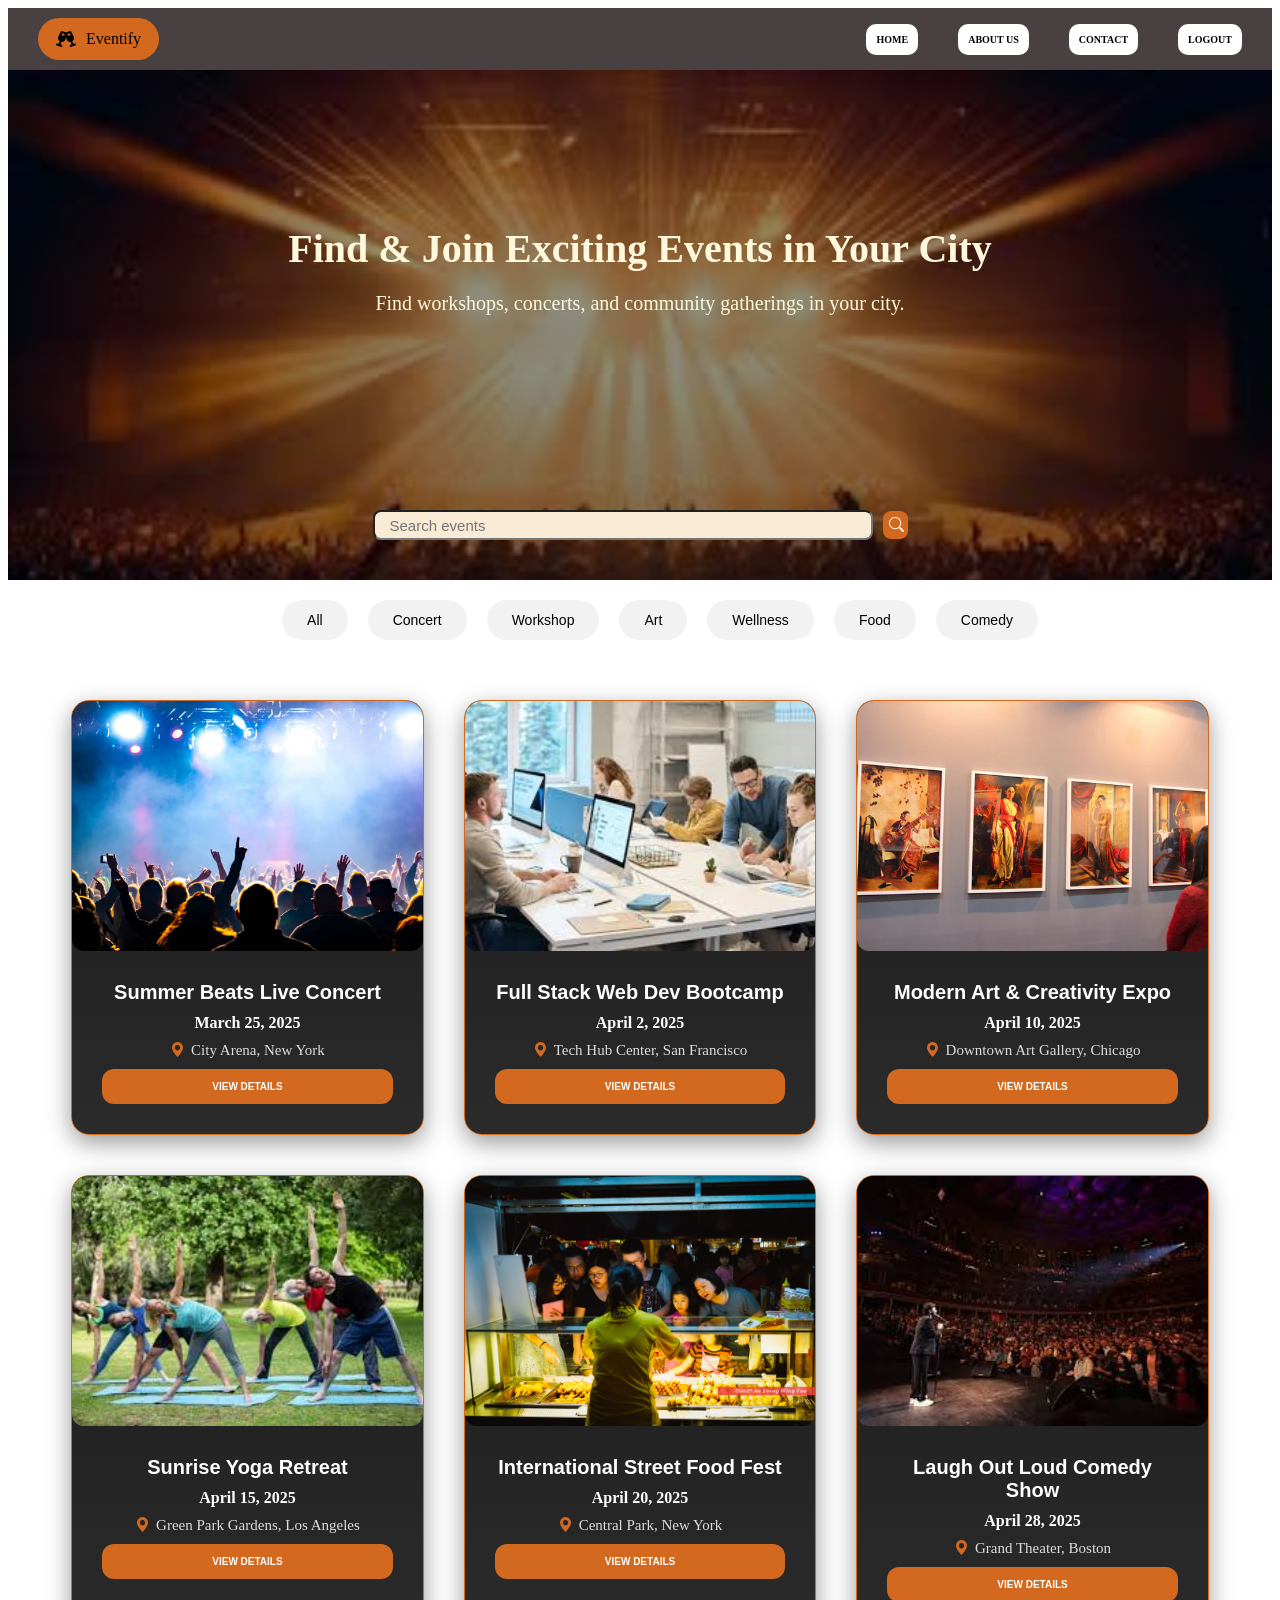
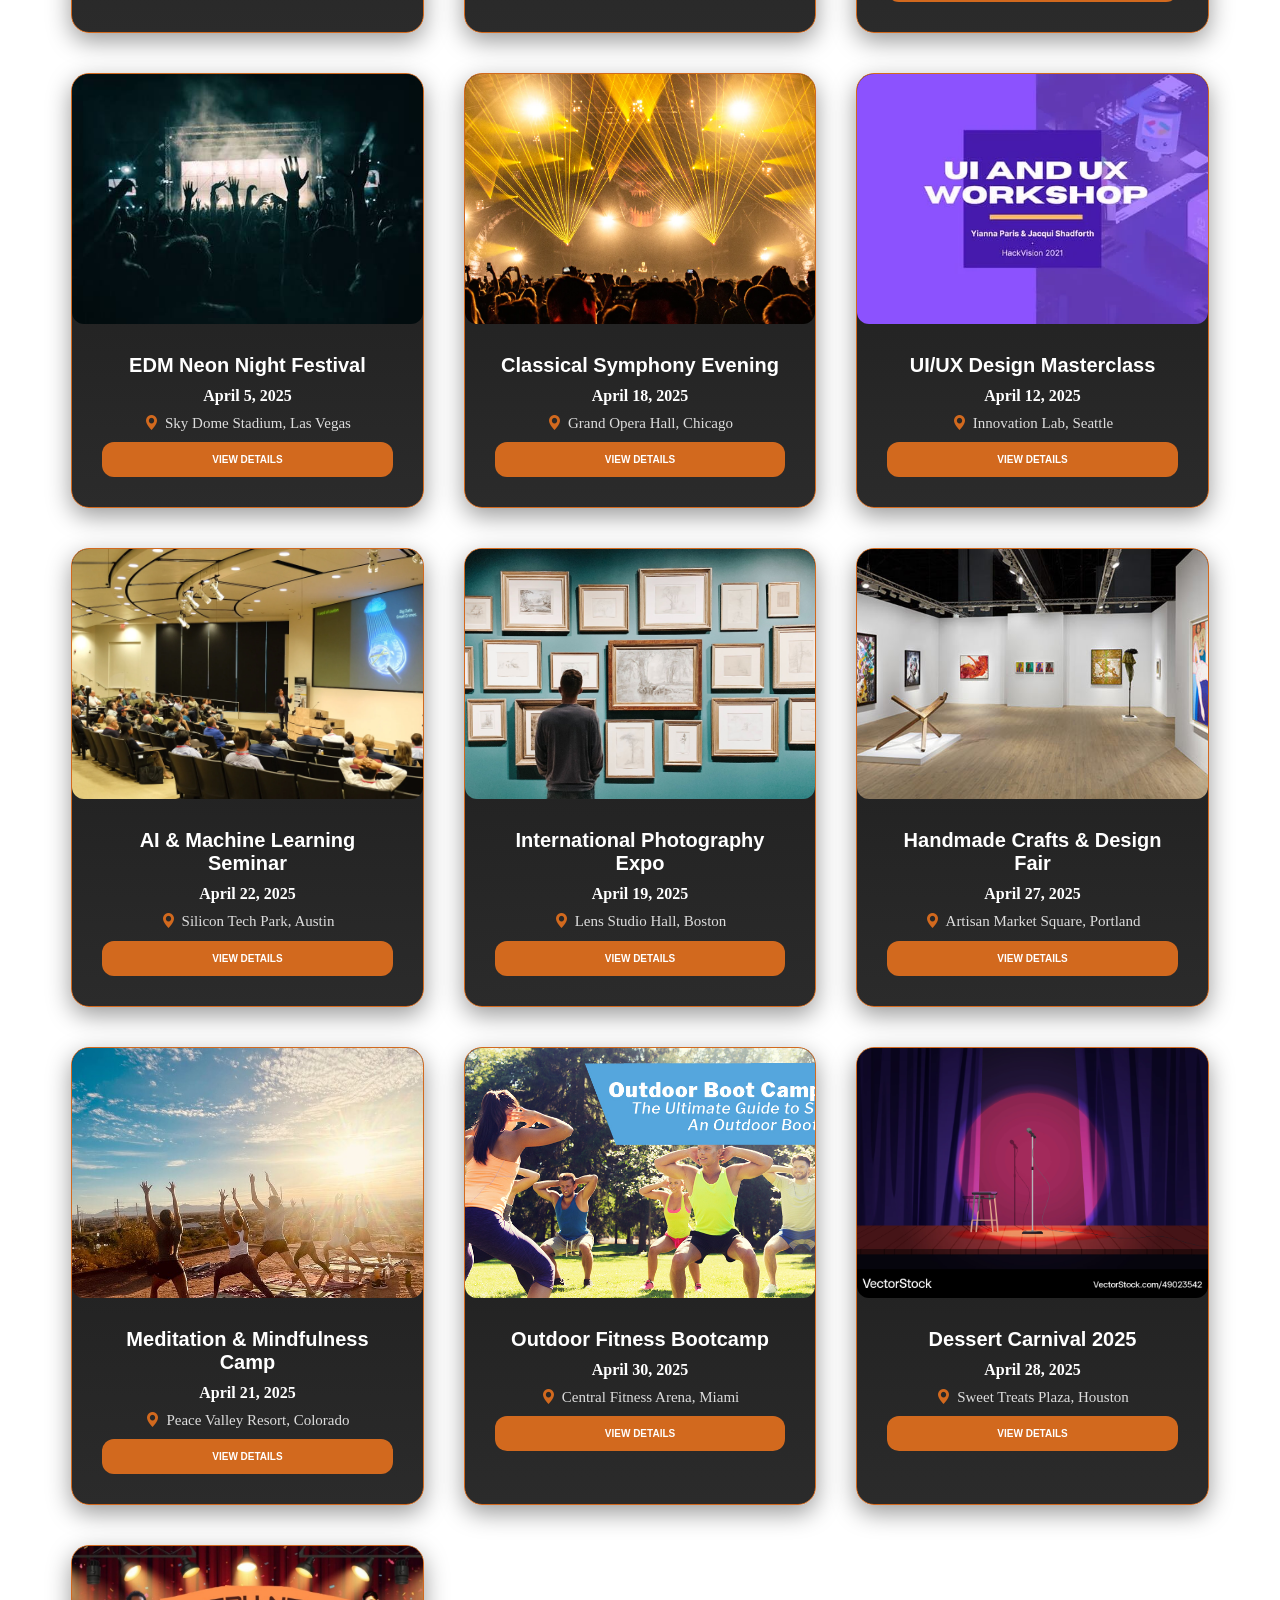
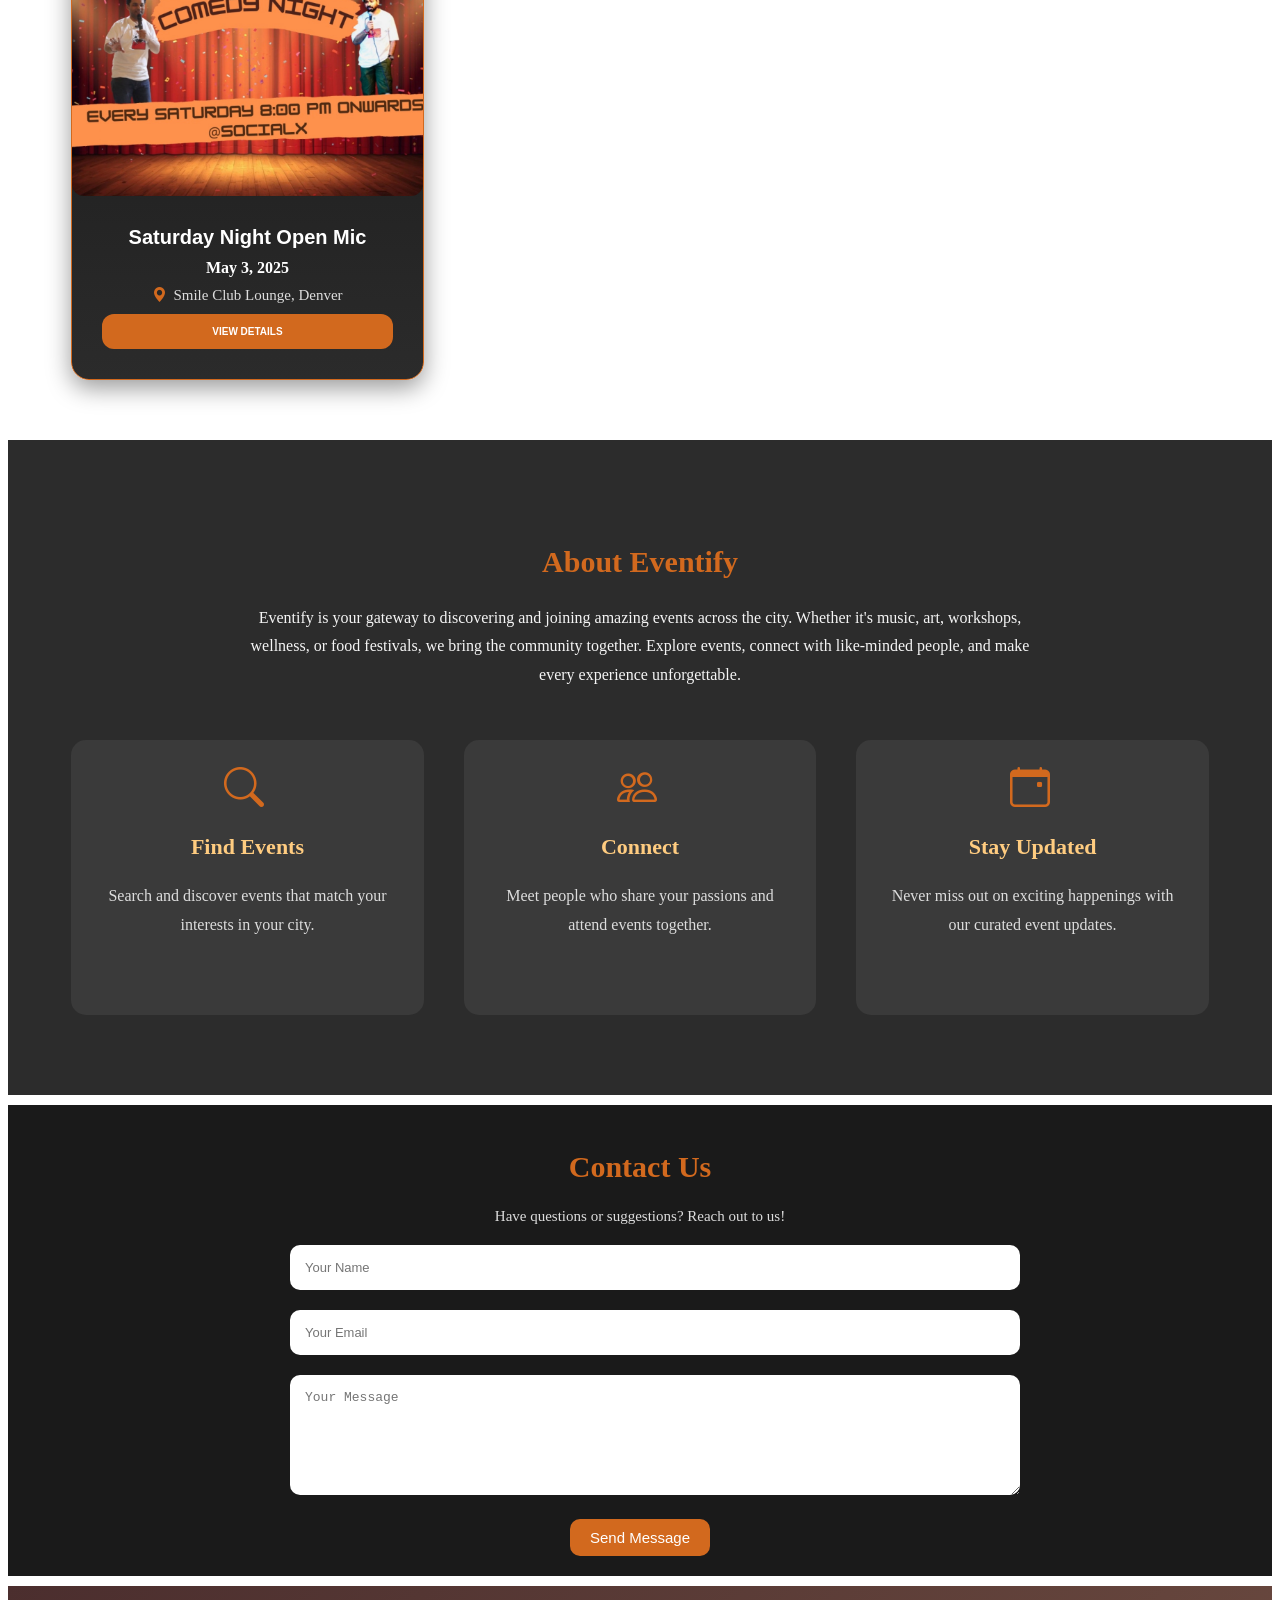
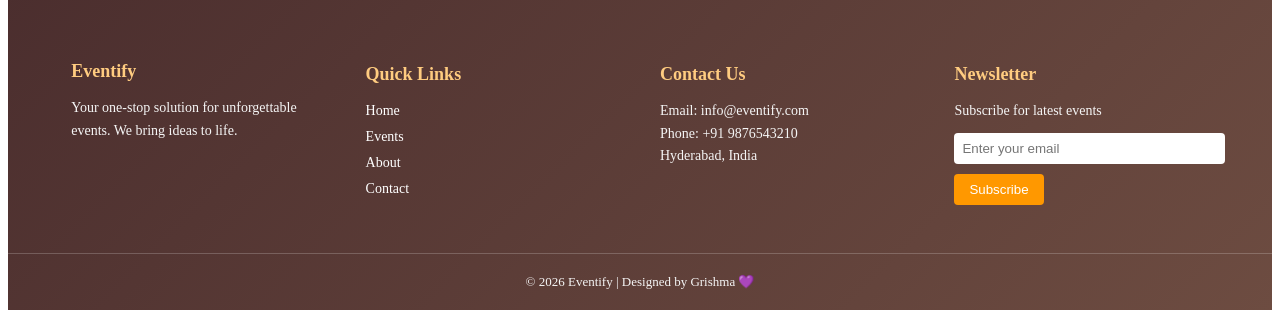
==== commit 4fa9779f: "updated4" ====
--- a/Event_Management/index.html
+++ b/Event_Management/index.html
@@ -29,6 +29,9 @@
                 <div class="button CONTACT">
                     <a href="#contact" class="btn">CONTACT</a>
                 </div>
+                <div class="button CONTACT">
+                    <a href="#contact" class="btn" id="logout">LOGOUT</a>
+                </div>
         </div>
    </div>
    <!-------------------------------------nav bar completed ---------------------------------->
--- a/Event_Management/style.css
+++ b/Event_Management/style.css
@@ -835,15 +835,13 @@
     }
 
     .show{
-        min-height:140px;
+        min-height:180px;
         opacity:1;
     }
 
     .button{
         margin-right: 20px;
-        text-align: center;
-    
-        
+        text-align: center;  
     }
 
     .btn{
